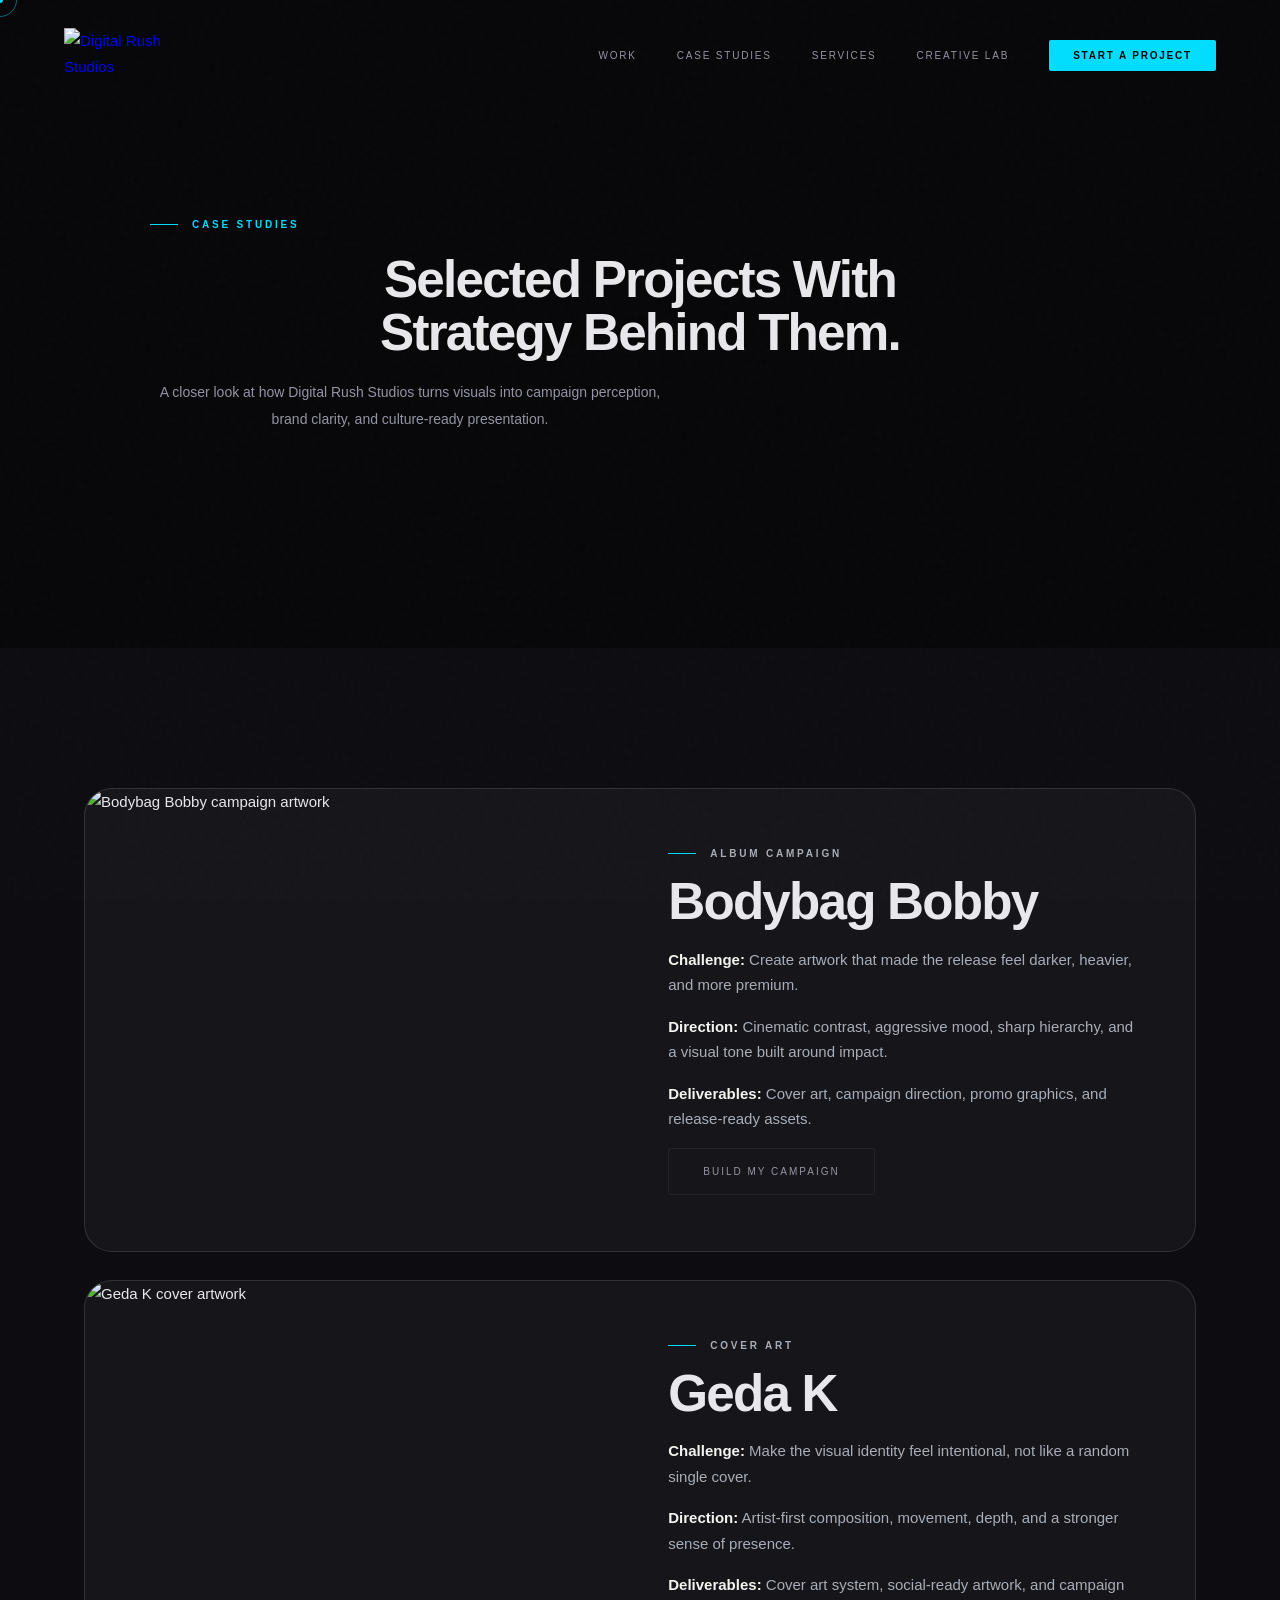
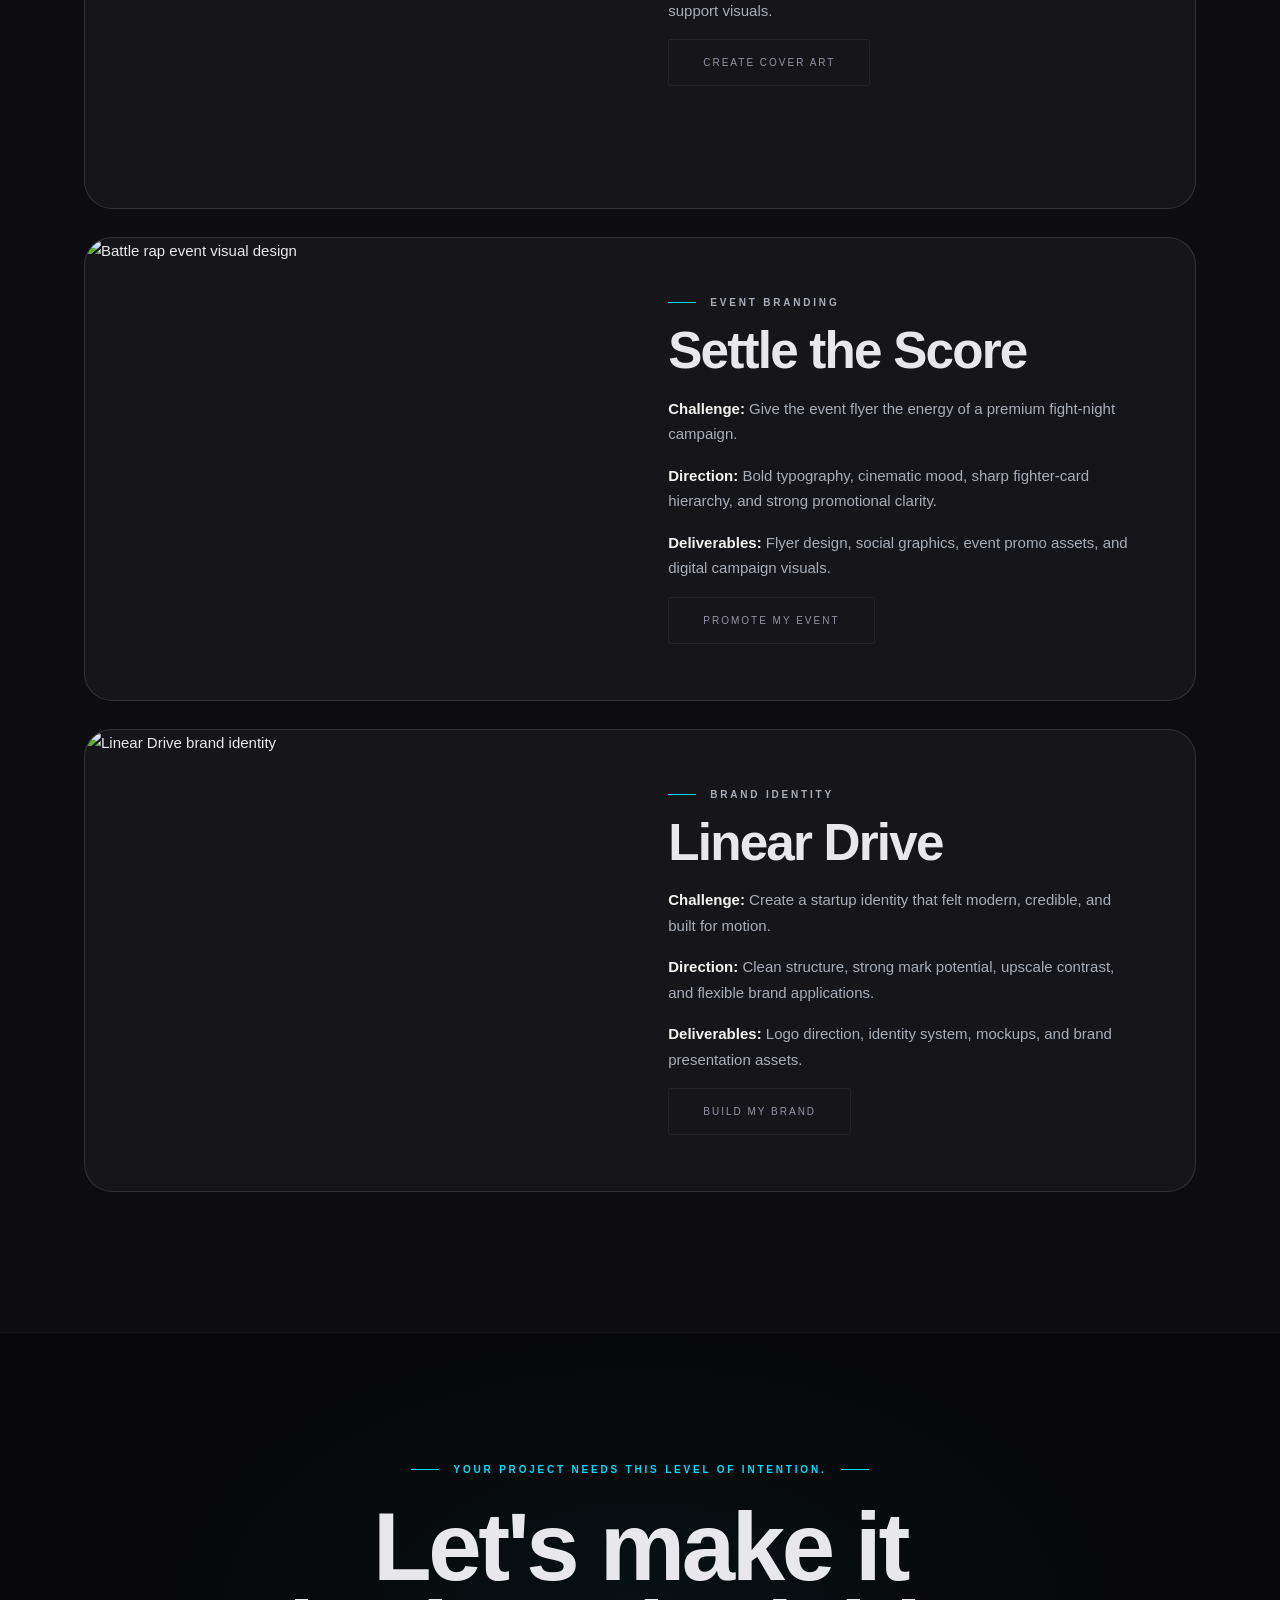
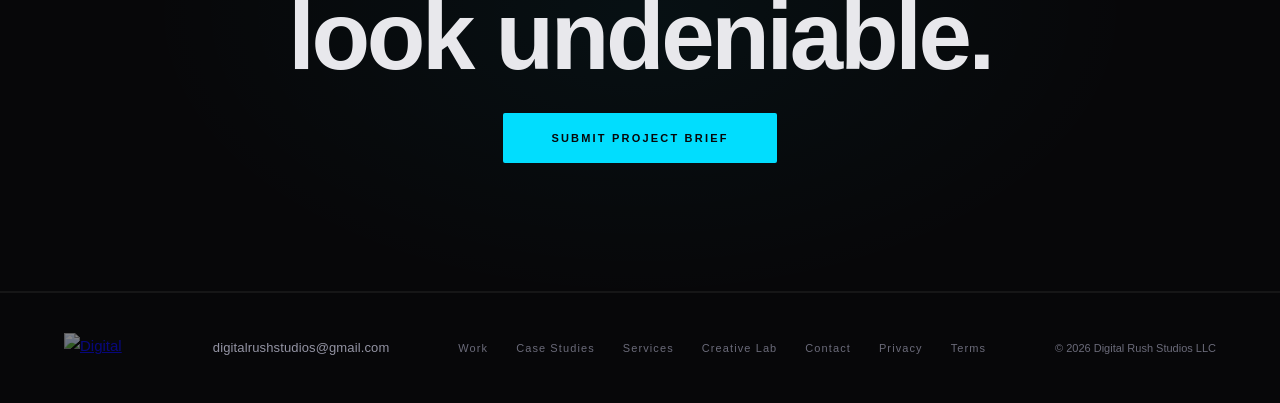
==== pages/case-studies.html @ b82e8f9c "Add files via upload" ====
<!DOCTYPE html>
<html lang="en">
<head>
<meta charset="UTF-8">
<meta name="viewport" content="width=device-width, initial-scale=1.0">
<link rel="icon" href="../favicon.svg" type="image/svg+xml">
<link rel="stylesheet" href="../styles/main.css">
<link rel="stylesheet" href="../styles/animations.css">
<link rel="stylesheet" href="../styles/responsive.css">

<title>Case Studies | Digital Rush Studios</title>
<meta name="description" content="Selected case studies from Digital Rush Studios covering campaign visuals, cover art, event branding, and brand identity.">
<meta property="og:title" content="Case Studies | Digital Rush Studios">
<meta property="og:description" content="Selected case studies from Digital Rush Studios covering campaign visuals, cover art, event branding, and brand identity.">
<meta property="og:type" content="website">
<meta property="og:url" content="https://digitalrushstudios.com/pages/case-studies.html">
<meta property="og:image" content="https://digitalrushstudios.com/og-image.png">
<meta name="twitter:card" content="summary_large_image">
<link rel="canonical" href="https://digitalrushstudios.com/pages/case-studies.html">
</head>
<body>
<nav id="mainNav">
  <a href="../index.html#hero" class="nav-logo">
    <img src="../assets/images/branding/drs-logo-primary.png" alt="Digital Rush Studios" class="nav-logo-img" width="120" height="52">
  </a>
  <ul class="nav-links" id="navLinks">
    <li><a href="../index.html#work">Work</a></li>
    <li><a href="case-studies.html">Case Studies</a></li>
    <li><a href="../index.html#services">Services</a></li>
    <li><a href="creative-lab.html">Creative Lab</a></li>
    <li><a href="../index.html#contact" class="nav-cta">Start a Project</a></li>
  </ul>
  <button class="hamburger" id="hamburger" onclick="toggleMenu()" aria-label="Open menu">
    <span></span><span></span><span></span>
  </button>
</nav>
<main>

<section class="page-hero section">
  <div class="section-header reveal">
    <p class="eyebrow">Case Studies</p>
    <h1 class="section-title">Selected Projects With Strategy Behind Them.</h1>
    <p class="section-desc">A closer look at how Digital Rush Studios turns visuals into campaign perception, brand clarity, and culture-ready presentation.</p>
  </div>
</section>

<section class="section section-alt">
  <div class="case-study-grid">
    <article class="case-card reveal">
      <img src="../assets/images/portfolio/bodybag-bobby-cover-art.png" alt="Bodybag Bobby campaign artwork" loading="lazy">
      <div class="case-body">
        <p class="eyebrow">Album Campaign</p>
        <h2>Bodybag Bobby</h2>
        <p><strong>Challenge:</strong> Create artwork that made the release feel darker, heavier, and more premium.</p>
        <p><strong>Direction:</strong> Cinematic contrast, aggressive mood, sharp hierarchy, and a visual tone built around impact.</p>
        <p><strong>Deliverables:</strong> Cover art, campaign direction, promo graphics, and release-ready assets.</p>
        <a href="../index.html#contact" class="btn-ghost">Build My Campaign</a>
      </div>
    </article>

    <article class="case-card reveal reveal-d1">
      <div style="aspect-ratio:1/1;overflow:hidden;"><img src="../assets/images/portfolio/geda-k-cover-art.png" alt="Geda K cover artwork" loading="lazy" style="width:100%;height:100%;object-fit:cover;"></div>
      <div class="case-body">
        <p class="eyebrow">Cover Art</p>
        <h2>Geda K</h2>
        <p><strong>Challenge:</strong> Make the visual identity feel intentional, not like a random single cover.</p>
        <p><strong>Direction:</strong> Artist-first composition, movement, depth, and a stronger sense of presence.</p>
        <p><strong>Deliverables:</strong> Cover art system, social-ready artwork, and campaign support visuals.</p>
        <a href="../index.html#contact" class="btn-ghost">Create Cover Art</a>
      </div>
    </article>

    <article class="case-card reveal">
      <img src="../assets/images/portfolio/sushimania-3-event-design.png" alt="Battle rap event visual design" loading="lazy">
      <div class="case-body">
        <p class="eyebrow">Event Branding</p>
        <h2>Settle the Score</h2>
        <p><strong>Challenge:</strong> Give the event flyer the energy of a premium fight-night campaign.</p>
        <p><strong>Direction:</strong> Bold typography, cinematic mood, sharp fighter-card hierarchy, and strong promotional clarity.</p>
        <p><strong>Deliverables:</strong> Flyer design, social graphics, event promo assets, and digital campaign visuals.</p>
        <a href="../index.html#contact" class="btn-ghost">Promote My Event</a>
      </div>
    </article>

    <article class="case-card reveal reveal-d1">
      <img src="../assets/images/portfolio/linear-drive-brand-identity.png" alt="Linear Drive brand identity" loading="lazy">
      <div class="case-body">
        <p class="eyebrow">Brand Identity</p>
        <h2>Linear Drive</h2>
        <p><strong>Challenge:</strong> Create a startup identity that felt modern, credible, and built for motion.</p>
        <p><strong>Direction:</strong> Clean structure, strong mark potential, upscale contrast, and flexible brand applications.</p>
        <p><strong>Deliverables:</strong> Logo direction, identity system, mockups, and brand presentation assets.</p>
        <a href="../index.html#contact" class="btn-ghost">Build My Brand</a>
      </div>
    </article>
  </div>
</section>

<section class="cta-banner">
  <p class="cta-banner-label reveal">Your project needs this level of intention.</p>
  <h2 class="cta-banner-title reveal">Let's make it look undeniable.</h2>
  <a href="../index.html#contact" class="btn-primary reveal">Submit Project Brief</a>
</section>

</main>
<footer>
  <a href="../index.html#hero" class="footer-logo-link">
    <img src="../assets/images/branding/drs-logo-primary.png" alt="Digital Rush Studios" class="footer-logo-img" width="80" height="30">
  </a>
  <a href="mailto:digitalrushstudios@gmail.com" class="f-email">digitalrushstudios@gmail.com</a>
  <div class="f-links">
    <a href="../index.html#work">Work</a>
    <a href="case-studies.html">Case Studies</a>
    <a href="../index.html#services">Services</a>
    <a href="creative-lab.html">Creative Lab</a>
    <a href="../index.html#contact">Contact</a>
    <a href="../privacy.html">Privacy</a>
    <a href="../terms.html">Terms</a>
  </div>
  <span class="f-copy">© 2026 Digital Rush Studios LLC</span>
</footer>
<script src="../scripts/main.js"></script>
<script src="../scripts/motion.js"></script>
<script src="../scripts/interactions.js"></script>
</body>
</html>
---- styles/main.css ----
/* ─────────────────────────────────────────────
   Digital Rush Studios — main.css
   Core component styles · Dark · Cinematic
   Load order: main.css → animations.css → responsive.css
───────────────────────────────────────────── */

/* ── LOCAL FONTS ── */
@font-face {
  font-family: 'ClashDisplay';
  src: url('../assets/fonts/ClashDisplay_Complete/Fonts/WEB/fonts/ClashDisplay-Bold.woff2') format('woff2'),
       url('../assets/fonts/ClashDisplay_Complete/Fonts/WEB/fonts/ClashDisplay-Bold.woff') format('woff');
  font-weight: 700; font-display: swap;
}
@font-face {
  font-family: 'ClashDisplay';
  src: url('../assets/fonts/ClashDisplay_Complete/Fonts/WEB/fonts/ClashDisplay-Semibold.woff2') format('woff2'),
       url('../assets/fonts/ClashDisplay_Complete/Fonts/WEB/fonts/ClashDisplay-Semibold.woff') format('woff');
  font-weight: 600; font-display: swap;
}
@font-face {
  font-family: 'ClashDisplay';
  src: url('../assets/fonts/ClashDisplay_Complete/Fonts/WEB/fonts/ClashDisplay-Medium.woff2') format('woff2'),
       url('../assets/fonts/ClashDisplay_Complete/Fonts/WEB/fonts/ClashDisplay-Medium.woff') format('woff');
  font-weight: 500; font-display: swap;
}
@font-face {
  font-family: 'Satoshi';
  src: url('../assets/fonts/Satoshi_Complete/Fonts/WEB/fonts/Satoshi-Regular.woff2') format('woff2'),
       url('../assets/fonts/Satoshi_Complete/Fonts/WEB/fonts/Satoshi-Regular.woff') format('woff');
  font-weight: 400; font-display: swap;
}
@font-face {
  font-family: 'Satoshi';
  src: url('../assets/fonts/Satoshi_Complete/Fonts/WEB/fonts/Satoshi-Light.woff2') format('woff2'),
       url('../assets/fonts/Satoshi_Complete/Fonts/WEB/fonts/Satoshi-Light.woff') format('woff');
  font-weight: 300; font-display: swap;
}
@font-face {
  font-family: 'Satoshi';
  src: url('../assets/fonts/Satoshi_Complete/Fonts/WEB/fonts/Satoshi-Medium.woff2') format('woff2'),
       url('../assets/fonts/Satoshi_Complete/Fonts/WEB/fonts/Satoshi-Medium.woff') format('woff');
  font-weight: 500; font-display: swap;
}
@font-face {
  font-family: 'Satoshi';
  src: url('../assets/fonts/Satoshi_Complete/Fonts/WEB/fonts/Satoshi-Bold.woff2') format('woff2'),
       url('../assets/fonts/Satoshi_Complete/Fonts/WEB/fonts/Satoshi-Bold.woff') format('woff');
  font-weight: 700; font-display: swap;
}

/* ── CUSTOM PROPERTIES ── */
:root {
  --cyan:        #01DDFE;
  --cyan-dim:    rgba(1, 221, 254, 0.08);
  --cyan-glow:   rgba(1, 221, 254, 0.22);
  --bg:          #070709;
  --bg-2:        #0d0d11;
  --bg-3:        #111116;
  --off-white:   #e8e8ec;
  --muted:       #6b6b7a;
  --muted-2:     #9494a4;
  --border:      rgba(255, 255, 255, 0.06);
  --border-cyan: rgba(1, 221, 254, 0.2);
  --font-display:'ClashDisplay', 'Helvetica Neue', sans-serif;
  --font-body:   'Satoshi', 'Helvetica Neue', sans-serif;
}

/* ── RESET ── */
*, *::before, *::after { box-sizing: border-box; margin: 0; padding: 0; }
html { scroll-behavior: smooth; }

body {
  background: var(--bg);
  color: var(--off-white);
  font-family: var(--font-body);
  font-size: 15px;
  line-height: 1.7;
  overflow-x: hidden;
}

/* Film grain overlay */
body::after {
  content: '';
  position: fixed; inset: 0;
  background-image: url("data:image/svg+xml,%3Csvg viewBox='0 0 200 200' xmlns='http://www.w3.org/2000/svg'%3E%3Cfilter id='n'%3E%3CfeTurbulence type='fractalNoise' baseFrequency='0.85' numOctaves='4' stitchTiles='stitch'/%3E%3C/filter%3E%3Crect width='100%25' height='100%25' filter='url(%23n)' opacity='0.04'/%3E%3C/svg%3E");
  pointer-events: none;
  z-index: 9000;
  opacity: 0.45;
}

/* Scrollbar */
::-webkit-scrollbar { width: 2px; }
::-webkit-scrollbar-track { background: var(--bg); }
::-webkit-scrollbar-thumb { background: var(--cyan); }

/* ─────────────────────────────────────────────
   CUSTOM CURSOR
   Only active on pointer devices (mouse/trackpad).
   Touch screens never see it — media query handles it.
───────────────────────────────────────────── */
@media (pointer: fine) {
  /* Hide the system cursor sitewide */
  *, *::before, *::after { cursor: none !important; }

  .cursor-dot {
    position: fixed;
    top: 0; left: 0;
    width: 6px; height: 6px;
    background: var(--cyan);
    border-radius: 50%;
    pointer-events: none;
    z-index: 99999;
    transform: translate(-50%, -50%);
    transition: transform 0.1s ease, opacity 0.25s ease;
    will-change: left, top;
  }

  .cursor-ring {
    position: fixed;
    top: 0; left: 0;
    width: 34px; height: 34px;
    border: 1px solid rgba(1,221,254,0.45);
    border-radius: 50%;
    pointer-events: none;
    z-index: 99998;
    transform: translate(-50%, -50%);
    transition: width 0.22s ease, height 0.22s ease,
                border-color 0.22s ease, opacity 0.25s ease;
    will-change: left, top;
  }

  /* Hover state — dot collapses, ring expands and brightens */
  body.cursor-hover .cursor-dot {
    transform: translate(-50%, -50%) scale(0);
    opacity: 0;
  }
  body.cursor-hover .cursor-ring {
    width: 52px; height: 52px;
    border-color: var(--cyan);
  }

  /* Clicking state — ring compresses */
  body.cursor-click .cursor-ring {
    width: 24px; height: 24px;
    border-color: var(--cyan);
  }

  /* Hide cursor when it leaves the window */
  body.cursor-out .cursor-dot,
  body.cursor-out .cursor-ring { opacity: 0; }
}

/* ─────────────────────────────────────────────
   NAVIGATION
───────────────────────────────────────────── */
nav {
  position: fixed; top: 0; left: 0; right: 0;
  z-index: 8000;
  display: flex;
  align-items: center;
  justify-content: space-between;
  padding: 28px 64px;
  transition: background 0.4s ease, padding 0.3s ease, border-color 0.4s ease;
  border-bottom: 1px solid transparent;
}

nav.scrolled {
  background: rgba(7, 7, 9, 0.93);
  backdrop-filter: blur(22px);
  -webkit-backdrop-filter: blur(22px);
  padding: 18px 64px;
  border-bottom-color: var(--border);
}

.nav-logo { display: block; text-decoration: none; }
.nav-logo-img {
  height: 52px; width: auto; display: block;
  mix-blend-mode: screen;
  transition: opacity 0.2s;
}
.nav-logo-img:hover { opacity: 0.75; }

.nav-links {
  display: flex; gap: 40px;
  list-style: none; align-items: center;
}
.nav-links a {
  font-family: var(--font-body);
  font-size: 10px; font-weight: 500;
  letter-spacing: 0.18em; text-transform: uppercase;
  color: var(--muted-2); text-decoration: none;
  transition: color 0.2s;
}
.nav-links a:hover { color: var(--off-white); }

/* Active section indicator — JS adds .active as you scroll */
.nav-links a.active {
  color: var(--off-white);
}
.nav-links a.active::after {
  content: '';
  display: block;
  width: 100%;
  height: 1px;
  background: var(--cyan);
  margin-top: 3px;
  opacity: 0.55;
  animation: fadeIn 0.3s ease forwards;
}

.nav-cta {
  color: var(--bg) !important;
  background: var(--cyan);
  padding: 10px 24px;
  border-radius: 2px;
  font-weight: 600 !important;
  transition: opacity 0.2s !important;
}
.nav-cta:hover { opacity: 0.85 !important; }

.hamburger {
  display: none;
  flex-direction: column; gap: 5px;
  background: none; border: none; cursor: pointer;
  padding: 4px; z-index: 8100;
}
.hamburger span {
  display: block; width: 22px; height: 1.5px;
  background: var(--off-white); transition: all 0.3s ease;
}
.hamburger.open span:nth-child(1) { transform: translateY(6.5px) rotate(45deg); }
.hamburger.open span:nth-child(2) { opacity: 0; }
.hamburger.open span:nth-child(3) { transform: translateY(-6.5px) rotate(-45deg); }

/* ─────────────────────────────────────────────
   HERO — Full Viewport, Gradient Background
───────────────────────────────────────────── */
#hero {
  position: relative;
  min-height: 100svh;
  display: flex;
  flex-direction: column;
  justify-content: flex-end;
  overflow: hidden;
  background:
    radial-gradient(ellipse 80% 55% at 50% -8%,  rgba(1,221,254,0.11) 0%, transparent 58%),
    radial-gradient(ellipse 50% 40% at 100% 100%, rgba(1,221,254,0.04) 0%, transparent 55%),
    radial-gradient(ellipse 30% 25% at 0%   100%, rgba(1,221,254,0.03) 0%, transparent 50%),
    var(--bg);
}

#hero::before {
  content: '';
  position: absolute; inset: 0; z-index: 0;
  background:
    linear-gradient(to bottom,
      rgba(7,7,9,0.20) 0%,
      transparent      20%,
      transparent      70%,
      rgba(7,7,9,0.70) 100%);
  pointer-events: none;
}

.hero-content {
  position: relative; z-index: 1;
  padding: 0 64px 96px;
  max-width: 1400px;
  width: 100%;
}

/* ─────────────────────────────────────────────
   STUDIO REEL — Video below hero, contained frame
───────────────────────────────────────────── */
.reel-section {
  background: var(--bg);
  padding: 0 64px 96px;
}
.reel-label {
  font-family: var(--font-body);
  font-size: 9px; font-weight: 700;
  letter-spacing: 0.28em; text-transform: uppercase;
  color: var(--muted);
  margin-bottom: 20px;
  display: flex; align-items: center; gap: 14px;
}
.reel-label::before {
  content: '';
  width: 28px; height: 1px;
  background: var(--border);
}
.reel-inner {
  position: relative;
  overflow: hidden;
  border: 1px solid var(--border);
  aspect-ratio: 16/9;
  background: var(--bg-2);
  transition: border-color 0.3s;
}
.reel-inner:hover { border-color: var(--border-cyan); }
.reel-inner video {
  width: 100%; height: 100%;
  object-fit: cover; object-position: center;
  display: block;
}
.reel-inner::after {
  content: '';
  position: absolute; inset: 0;
  background:
    linear-gradient(to bottom,
      rgba(7,7,9,0.25) 0%,
      transparent      10%,
      transparent      90%,
      rgba(7,7,9,0.25) 100%);
  pointer-events: none;
}

.hero-eyebrow {
  font-family: var(--font-body);
  font-size: 10px; font-weight: 500;
  letter-spacing: 0.34em; text-transform: uppercase;
  color: var(--cyan);
  margin-bottom: 30px;
  opacity: 0;
  animation: fadeUp 0.9s ease 0.4s forwards;
}

.hero-title {
  font-family: var(--font-display);
  font-size: clamp(54px, 9vw, 118px);
  font-weight: 700;
  line-height: 0.93;
  letter-spacing: 0.01em;
  color: var(--off-white);
  margin-bottom: 48px;
  text-wrap: balance;
  opacity: 0;
  animation: fadeUp 0.9s ease 0.6s forwards;
}
.hero-title .line { display: block; }
.hero-title .accent { color: var(--cyan); }
.hero-title .ghost  { color: rgba(232,232,236,0.28); }

.hero-bottom {
  display: flex;
  align-items: flex-end;
  justify-content: space-between;
  gap: 64px;
  opacity: 0;
  animation: fadeUp 0.9s ease 0.85s forwards;
}

.hero-sub {
  font-family: var(--font-body);
  font-size: 14px; font-weight: 300;
  color: var(--muted-2);
  max-width: 380px;
  line-height: 1.9;
}

.hero-actions {
  display: flex; gap: 14px;
  align-items: center; flex-shrink: 0;
}

.hero-scroll-hint {
  position: absolute;
  bottom: 40px; left: 50%;
  transform: translateX(-50%);
  z-index: 1;
  display: flex;
  flex-direction: column;
  align-items: center;
  gap: 10px;
  opacity: 0;
  animation: fadeIn 1s ease 1.6s forwards;
}
.hero-scroll-hint span {
  font-family: var(--font-body);
  font-size: 8px; letter-spacing: 0.3em;
  text-transform: uppercase; color: var(--muted);
  writing-mode: vertical-rl;
}
.scroll-line {
  width: 1px; height: 52px;
  background: linear-gradient(to bottom, var(--cyan), transparent);
  animation: scrollPulse 2.4s ease infinite;
}

/* ─────────────────────────────────────────────
   BUTTONS
───────────────────────────────────────────── */
.btn-primary {
  font-family: var(--font-body);
  font-size: 10px; font-weight: 700;
  letter-spacing: 0.2em; text-transform: uppercase;
  color: var(--bg); background: var(--cyan);
  padding: 14px 34px; border-radius: 2px;
  border: none; cursor: pointer;
  text-decoration: none; display: inline-block;
  transition: opacity 0.2s, transform 0.15s;
  white-space: nowrap;
}
.btn-primary:hover { opacity: 0.85; transform: translateY(-2px); }

.btn-ghost {
  font-family: var(--font-body);
  font-size: 10px; font-weight: 500;
  letter-spacing: 0.2em; text-transform: uppercase;
  color: var(--muted-2); background: none;
  border: 1px solid var(--border);
  padding: 14px 34px; border-radius: 2px;
  cursor: pointer; text-decoration: none;
  display: inline-block;
  transition: border-color 0.2s, color 0.2s;
  white-space: nowrap;
}
.btn-ghost:hover { border-color: var(--border-cyan); color: var(--off-white); }

/* Small variant — used in shop card rows */
.btn-sm { font-size: 9px; padding: 10px 20px; }

/* ─────────────────────────────────────────────
   MARQUEE TICKER
───────────────────────────────────────────── */
.marquee-section {
  border-top: 1px solid var(--border);
  border-bottom: 1px solid var(--border);
  background: var(--bg-2);
  padding: 18px 0;
  overflow: hidden;
}

.marquee-track {
  display: inline-flex;
  white-space: nowrap;
  animation: marqueeScroll 55s linear infinite;
  will-change: transform;
}
.marquee-track:hover { animation-play-state: paused; }

.marquee-item {
  display: inline-flex;
  align-items: center;
  gap: 24px;
  padding: 0 24px;
}
.marquee-item span {
  font-family: var(--font-body);
  font-size: 10px; font-weight: 500;
  letter-spacing: 0.24em; text-transform: uppercase;
  color: var(--muted-2);
}
.marquee-dot {
  display: inline-block;
  width: 5px; height: 5px;
  background: var(--cyan);
  border-radius: 50%;
  opacity: 0.6;
  flex-shrink: 0;
}

/* ─────────────────────────────────────────────
   SECTIONS
───────────────────────────────────────────── */
.section { padding: 140px 64px; }
.section-alt { background: var(--bg-2); }
.section-header { margin-bottom: 80px; }

.eyebrow {
  font-family: var(--font-body);
  font-size: 10px; font-weight: 600;
  letter-spacing: 0.28em; text-transform: uppercase;
  color: var(--cyan);
  margin-bottom: 20px;
  display: flex; align-items: center; gap: 14px;
}
.eyebrow::before {
  content: ''; width: 28px; height: 1px;
  background: var(--cyan); flex-shrink: 0;
}

.section-title {
  font-family: var(--font-display);
  font-size: clamp(30px, 4vw, 54px);
  font-weight: 700;
  line-height: 1.04;
  letter-spacing: -0.01em;
  color: var(--off-white);
  margin-bottom: 20px;
  text-wrap: balance;
}
.section-desc {
  font-family: var(--font-body);
  font-size: 14px; font-weight: 300;
  color: var(--muted-2);
  max-width: 520px; line-height: 1.9;
}

/* ─────────────────────────────────────────────
   PORTFOLIO GRID
───────────────────────────────────────────── */
.portfolio-grid {
  display: grid;
  grid-template-columns: repeat(12, 1fr);
  gap: 3px;
}

.p-item {
  position: relative; overflow: hidden;
  cursor: pointer; background: var(--bg-3);
}

.p-item--featured { grid-column: span 12; aspect-ratio: 16/9; }
.p-item:not(.p-item--featured):not(.p-item--closing) { grid-column: span 6; aspect-ratio: 1/1; }
.p-item--closing { grid-column: span 12; aspect-ratio: 5/2; }

.p-item img {
  width: 100%; height: 100%;
  object-fit: cover; display: block;
  transition: transform 0.65s cubic-bezier(0.25, 0.46, 0.45, 0.94);
}
.p-item--closing img { object-position: top; }
.p-item--contain img { object-fit: contain; object-position: center; }
.p-item:hover img { transform: scale(1.07); }

.p-overlay {
  position: absolute; inset: 0;
  background: linear-gradient(
    to top,
    rgba(7,7,9,0.92) 0%,
    rgba(7,7,9,0.35) 45%,
    transparent 75%
  );
  display: flex;
  flex-direction: column;
  justify-content: flex-end;
  padding: 32px;
  transition: background 0.4s ease;
}
.p-item:hover .p-overlay {
  background: linear-gradient(
    to top,
    rgba(7,7,9,0.97) 0%,
    rgba(7,7,9,0.6)  50%,
    rgba(7,7,9,0.2)  100%
  );
}

.p-cat {
  font-family: var(--font-body);
  font-size: 9px; font-weight: 600;
  letter-spacing: 0.22em; text-transform: uppercase;
  color: var(--cyan);
  margin-bottom: 8px;
  transform: translateY(5px);
  transition: transform 0.4s ease;
  opacity: 0;
}
.p-item:hover .p-cat { transform: translateY(0); opacity: 1; }

.p-name {
  font-family: var(--font-display);
  font-size: 17px; font-weight: 600;
  color: var(--off-white);
  letter-spacing: -0.01em;
}

.p-item--featured .p-name {
  font-size: clamp(20px, 2.5vw, 32px);
}

.p-tag {
  font-family: var(--font-body);
  font-size: 11px; font-weight: 300;
  color: rgba(232, 232, 236, 0.55);
  letter-spacing: 0.01em;
  line-height: 1.55;
  margin-top: 5px;
  max-width: 420px;
  opacity: 0;
  transform: translateY(4px);
  transition: opacity 0.35s ease 0.05s, transform 0.35s ease 0.05s;
}
.p-item:hover .p-tag { opacity: 1; transform: translateY(0); }

.p-view {
  display: inline-block;
  font-family: var(--font-body);
  font-size: 9px; font-weight: 600;
  letter-spacing: 0.26em; text-transform: uppercase;
  color: var(--cyan);
  margin-top: 14px;
  opacity: 0;
  transform: translateY(5px);
  transition: opacity 0.3s ease 0.1s, transform 0.3s ease 0.1s;
}
.p-item:hover .p-view { opacity: 1; transform: translateY(0); }

.portfolio-footer {
  margin-top: 48px;
  display: flex;
  align-items: center;
  justify-content: space-between;
  gap: 40px;
  padding: 44px 52px;
  background: var(--bg-3);
  border: 1px solid var(--border);
  position: relative; overflow: hidden;
  transition: border-color 0.3s;
}
.portfolio-footer:hover { border-color: var(--border-cyan); }
.portfolio-footer::before {
  content: '';
  position: absolute; top: 0; left: 0; right: 0;
  height: 1px;
  background: linear-gradient(to right, transparent, var(--cyan), transparent);
}

.portfolio-footer-text h3 {
  font-family: var(--font-display);
  font-size: clamp(18px, 2.5vw, 26px);
  font-weight: 600; color: var(--off-white);
  letter-spacing: -0.015em; margin-bottom: 8px;
}
.portfolio-footer-text p {
  font-family: var(--font-body);
  font-size: 13px; font-weight: 300; color: var(--muted-2);
}
.portfolio-footer-tags {
  display: flex; flex-wrap: wrap; gap: 8px;
  margin-top: 24px;
}

/* ─────────────────────────────────────────────
   STATS BAR
───────────────────────────────────────────── */
.stats-bar {
  display: grid;
  grid-template-columns: repeat(4, 1fr);
  background: var(--bg-2);
  border-top: 1px solid var(--border);
  border-bottom: 1px solid var(--border);
}

.stat-item {
  display: flex;
  flex-direction: column;
  align-items: center;
  justify-content: center;
  gap: 10px;
  padding: 56px 32px;
  text-align: center;
  border-right: 1px solid var(--border);
  transition: background 0.3s;
}
.stat-item:last-child { border-right: none; }
.stat-item:hover { background: var(--bg-3); }

.stat-num {
  font-family: var(--font-display);
  font-size: clamp(40px, 5vw, 68px);
  font-weight: 700;
  color: var(--off-white);
  letter-spacing: -0.02em;
  line-height: 1;
  font-variant-numeric: tabular-nums;
}
.stat-num .stat-accent { color: var(--cyan); }

.stat-label {
  font-family: var(--font-body);
  font-size: 9px; font-weight: 500;
  letter-spacing: 0.26em; text-transform: uppercase;
  color: var(--muted);
}

/* ─────────────────────────────────────────────
   SERVICES
───────────────────────────────────────────── */
.services-grid {
  display: grid;
  grid-template-columns: repeat(3, 1fr);
  gap: 2px;
}

.service-card {
  background: var(--bg);
  border: 1px solid var(--border);
  padding: 44px 36px;
  position: relative; overflow: hidden;
  transition: border-color 0.3s;
  cursor: default;
}
.service-card::after {
  content: '';
  position: absolute; top: 0; left: 0; right: 0;
  height: 2px; background: var(--cyan);
  transform: scaleX(0); transform-origin: left;
  transition: transform 0.35s ease;
}
.service-card:hover { border-color: var(--border-cyan); }
.service-card:hover::after { transform: scaleX(1); }

.svc-num {
  font-family: var(--font-display);
  font-size: 10px; font-weight: 600;
  letter-spacing: 0.24em;
  color: var(--cyan); opacity: 0.5;
  margin-bottom: 22px;
}
.svc-title {
  font-family: var(--font-display);
  font-size: 18px; font-weight: 600;
  color: var(--off-white);
  margin-bottom: 14px; letter-spacing: -0.01em;
}
.svc-desc {
  font-family: var(--font-body);
  font-size: 13px; font-weight: 300;
  color: var(--muted-2);
  line-height: 1.85; margin-bottom: 28px;
}

.tags { display: flex; flex-wrap: wrap; gap: 8px; }
.tag {
  font-family: var(--font-body);
  font-size: 9px; font-weight: 600;
  letter-spacing: 0.14em; text-transform: uppercase;
  color: var(--cyan);
  background: var(--cyan-dim);
  border: 1px solid var(--border-cyan);
  padding: 5px 12px; border-radius: 2px;
}

/* ─────────────────────────────────────────────
   PROCESS
───────────────────────────────────────────── */
.process-grid {
  display: grid;
  grid-template-columns: repeat(4, 1fr);
  position: relative;
}

.process-grid::before {
  content: '';
  position: absolute;
  top: 30px;
  left: 12.5%; right: 12.5%;
  height: 1px;
  background: linear-gradient(to right, transparent, var(--border-cyan), var(--border-cyan), transparent);
  z-index: 0;
}

.process-step {
  position: relative; z-index: 1;
  padding: 0 40px 0 0;
  text-align: left;
}
.process-step:last-child { padding-right: 0; }

.step-dot {
  width: 10px; height: 10px;
  background: var(--cyan);
  border-radius: 50%;
  margin-bottom: 28px;
  box-shadow: 0 0 10px var(--cyan-glow);
  position: relative; z-index: 2;
}

.step-num {
  font-family: var(--font-display);
  font-size: 11px; font-weight: 600;
  letter-spacing: 0.24em;
  color: var(--cyan); opacity: 0.5;
  margin-bottom: 14px;
}

.step-title {
  font-family: var(--font-display);
  font-size: 17px; font-weight: 600;
  color: var(--off-white);
  margin-bottom: 12px; letter-spacing: -0.01em;
}
.step-desc {
  font-family: var(--font-body);
  font-size: 13px; font-weight: 300;
  color: var(--muted-2); line-height: 1.85;
}

/* ─────────────────────────────────────────────
   CTA BANNER
───────────────────────────────────────────── */
.cta-banner {
  position: relative; overflow: hidden;
  padding: 128px 64px;
  text-align: center;
  border-top: 1px solid var(--border);
  border-bottom: 1px solid var(--border);
  background: var(--bg);
}
.cta-banner::before {
  content: '';
  position: absolute; inset: 0;
  background: radial-gradient(ellipse 60% 80% at 50% 50%, rgba(1,221,254,0.045) 0%, transparent 65%);
  pointer-events: none;
}

.cta-banner-label {
  font-family: var(--font-body);
  font-size: 10px; font-weight: 600;
  letter-spacing: 0.28em; text-transform: uppercase;
  color: var(--cyan);
  margin-bottom: 24px;
  position: relative; z-index: 1;
  display: flex; align-items: center; justify-content: center; gap: 14px;
}
.cta-banner-label::before {
  content: ''; width: 28px; height: 1px; background: var(--cyan);
}
.cta-banner-label::after {
  content: ''; width: 28px; height: 1px; background: var(--cyan);
}

.cta-banner-title {
  font-family: var(--font-display);
  font-size: clamp(44px, 7.5vw, 104px);
  font-weight: 700;
  color: var(--off-white);
  letter-spacing: 0.005em;
  line-height: 0.93;
  margin-bottom: 32px;
  text-wrap: balance;
  position: relative; z-index: 1;
}
.cta-banner-title .accent { color: var(--cyan); }

.cta-banner-sub {
  font-family: var(--font-body);
  font-size: 15px; font-weight: 300;
  color: var(--muted-2);
  max-width: 480px;
  margin: 0 auto 48px;
  line-height: 1.9;
  position: relative; z-index: 1;
}
.cta-banner .btn-primary {
  position: relative; z-index: 1;
  font-size: 11px; padding: 16px 48px;
}

/* ─────────────────────────────────────────────
   TESTIMONIAL
───────────────────────────────────────────── */
.testimonial-section {
  background: var(--bg-2);
  border-top: 1px solid var(--border);
  border-bottom: 1px solid var(--border);
  padding: 112px 64px;
  text-align: center;
  position: relative;
  overflow: hidden;
}
.testimonial-section::before {
  content: '';
  position: absolute; inset: 0;
  background: radial-gradient(ellipse 60% 70% at 50% 50%, rgba(1,221,254,0.04) 0%, transparent 65%);
  pointer-events: none;
}
.testimonial-inner {
  max-width: 800px;
  margin: 0 auto;
  position: relative; z-index: 1;
}
.testimonial-mark {
  font-family: var(--font-display);
  font-size: 140px;
  font-weight: 700;
  line-height: 0.55;
  color: var(--cyan);
  opacity: 0.10;
  display: block;
  margin-bottom: 20px;
  user-select: none;
  pointer-events: none;
}
.testimonial-quote {
  font-family: var(--font-display);
  font-size: clamp(20px, 3.2vw, 34px);
  font-weight: 600;
  color: var(--off-white);
  line-height: 1.35;
  letter-spacing: -0.01em;
  margin-bottom: 40px;
  font-style: normal;
}
.testimonial-divider {
  width: 32px; height: 1px;
  background: var(--border-cyan);
  margin: 0 auto 28px;
}
.testimonial-cite {
  display: flex;
  flex-direction: column;
  align-items: center;
  gap: 5px;
}
.cite-name {
  font-family: var(--font-body);
  font-size: 11px; font-weight: 600;
  letter-spacing: 0.22em; text-transform: uppercase;
  color: var(--cyan);
}
.cite-role {
  font-family: var(--font-body);
  font-size: 11px; font-weight: 300;
  color: var(--muted);
  letter-spacing: 0.12em;
  text-transform: uppercase;
}

/* ─────────────────────────────────────────────
   ABOUT
───────────────────────────────────────────── */
.about-strip {
  display: grid;
  grid-template-columns: 1fr 1fr;
  gap: 96px; align-items: center;
}

.about-body p {
  font-family: var(--font-body);
  font-size: 15px; font-weight: 300;
  color: var(--muted-2); line-height: 1.95;
  margin-bottom: 20px;
}
.about-body p strong { color: var(--off-white); font-weight: 500; }

.about-pillars { display: flex; flex-direction: column; gap: 2px; }
.pillar {
  display: flex; gap: 22px; align-items: flex-start;
  background: var(--bg-3);
  border: 1px solid var(--border);
  padding: 24px 28px;
  transition: border-color 0.3s;
}
.pillar:hover { border-color: var(--border-cyan); }

.p-num {
  font-family: var(--font-display);
  font-size: 10px; font-weight: 600;
  color: var(--cyan); opacity: 0.6;
  min-width: 24px; padding-top: 2px;
}
.p-text h4 {
  font-family: var(--font-display);
  font-size: 13px; font-weight: 600;
  color: var(--off-white); margin-bottom: 6px;
}
.p-text p {
  font-family: var(--font-body);
  font-size: 12px; font-weight: 300;
  color: var(--muted-2); line-height: 1.75;
}

/* ─────────────────────────────────────────────
   SHOP
───────────────────────────────────────────── */
.shop-grid { display: grid; grid-template-columns: 1fr 1fr; gap: 2px; }

.shop-card {
  background: var(--bg-3);
  border: 1px solid var(--border);
  overflow: hidden;
  transition: border-color 0.3s;
}
.shop-card:hover { border-color: rgba(1,221,254,0.12); }

.shop-thumb {
  aspect-ratio: 16/9;
  background: var(--bg-3);
  position: relative;
  overflow: hidden;
  display: flex;
  align-items: flex-end;
  justify-content: flex-start;
  padding: 24px;
  border-bottom: 1px solid var(--border);
}
.shop-thumb img {
  width: 100%; height: 100%;
  object-fit: cover; object-position: center;
  display: block;
  transition: transform 0.55s cubic-bezier(0.25, 0.46, 0.45, 0.94);
}
.shop-card:hover .shop-thumb img { transform: scale(1.04); }

.shop-thumb::before {
  content: attr(data-label);
  position: absolute;
  right: -14px; bottom: -18px;
  font-family: var(--font-display);
  font-size: 84px; font-weight: 700;
  color: transparent;
  -webkit-text-stroke: 1px rgba(1,221,254,0.09);
  letter-spacing: -0.04em;
  line-height: 1;
  user-select: none;
  pointer-events: none;
}
.shop-thumb::after {
  content: '';
  position: absolute;
  top: 0; left: 0; right: 0;
  height: 2px;
  background: linear-gradient(to right, var(--cyan) 0%, transparent 60%);
}

.shop-thumb-overlay {
  position: absolute;
  inset: 0;
  background: linear-gradient(to top, rgba(7,7,9,0.80) 0%, rgba(7,7,9,0.10) 55%, transparent 100%);
  display: flex;
  flex-direction: column;
  justify-content: flex-end;
  padding: 20px 24px;
  gap: 4px;
}

.shop-thumb-badge {
  font-family: var(--font-body);
  font-size: 9px; font-weight: 700;
  letter-spacing: 0.22em; text-transform: uppercase;
  color: var(--bg); background: var(--cyan);
  padding: 5px 12px; border-radius: 2px;
  display: inline-block;
  align-self: flex-start;
}
.shop-thumb-count {
  font-family: var(--font-body);
  font-size: 10px; font-weight: 400;
  letter-spacing: 0.14em; text-transform: uppercase;
  color: rgba(232,232,236,0.55);
}

.shop-body { padding: 28px 32px 34px; }
.shop-cat {
  font-family: var(--font-body);
  font-size: 9px; font-weight: 600;
  letter-spacing: 0.22em; text-transform: uppercase;
  color: var(--cyan); margin-bottom: 12px;
}
.shop-name {
  font-family: var(--font-display);
  font-size: 17px; font-weight: 600;
  color: var(--off-white); letter-spacing: -0.01em;
  line-height: 1.2; margin-bottom: 12px;
}
.shop-desc {
  font-family: var(--font-body);
  font-size: 13px; font-weight: 300;
  color: var(--muted-2); line-height: 1.8; margin-bottom: 28px;
}
.shop-row {
  display: flex; align-items: center;
  justify-content: space-between; gap: 16px;
}
.shop-price {
  font-family: var(--font-display);
  font-size: 18px; font-weight: 600;
  color: var(--muted-2);
}

/* ─────────────────────────────────────────────
   CONTACT / INTAKE FORM
───────────────────────────────────────────── */
.contact-wrap {
  display: grid;
  grid-template-columns: 1fr 1.65fr;
  gap: 96px; align-items: start;
}

.contact-aside { display: flex; flex-direction: column; gap: 40px; }
.c-item h4 {
  font-family: var(--font-body);
  font-size: 9px; font-weight: 700;
  letter-spacing: 0.26em; text-transform: uppercase;
  color: var(--cyan); margin-bottom: 10px;
}
.c-item p, .c-item a {
  font-family: var(--font-body);
  font-size: 14px; font-weight: 300;
  color: var(--muted-2); text-decoration: none;
  line-height: 1.75; transition: color 0.2s;
}
.c-item a:hover { color: var(--cyan); }

.form { display: flex; flex-direction: column; gap: 18px; }
.form-row { display: grid; grid-template-columns: 1fr 1fr; gap: 14px; }
.fg { display: flex; flex-direction: column; gap: 8px; }

.fg label {
  font-family: var(--font-body);
  font-size: 9px; font-weight: 700;
  letter-spacing: 0.22em; text-transform: uppercase;
  color: var(--muted-2);
}

.fg input,
.fg select,
.fg textarea {
  background: var(--bg-3);
  border: 1px solid var(--border);
  color: var(--off-white);
  font-family: var(--font-body);
  font-size: 14px; font-weight: 300;
  padding: 13px 16px;
  border-radius: 2px; outline: none;
  transition: border-color 0.2s, background 0.2s;
  appearance: none; -webkit-appearance: none; width: 100%;
}

.fg select {
  background-image: url("data:image/svg+xml,%3Csvg xmlns='http://www.w3.org/2000/svg' width='10' height='6'%3E%3Cpath d='M1 1l4 4 4-4' stroke='%2301DDFE' stroke-width='1.5' fill='none'/%3E%3C/svg%3E");
  background-repeat: no-repeat;
  background-position: right 16px center;
  background-color: var(--bg-3);
  padding-right: 42px; cursor: pointer;
}
.fg select option { background: var(--bg-2); color: var(--off-white); }

.fg input:focus,
.fg select:focus,
.fg textarea:focus {
  border-color: var(--cyan);
  background: rgba(1,221,254,0.03);
}

.fg input.field-error,
.fg select.field-error,
.fg textarea.field-error {
  border-color: rgba(255, 80, 80, 0.6);
  background: rgba(255, 80, 80, 0.04);
}
.field-error-msg {
  font-family: var(--font-body);
  font-size: 10px; font-weight: 500;
  color: rgba(255, 100, 100, 0.85);
  letter-spacing: 0.06em;
  margin-top: -4px;
  display: none;
}
.fg.has-error .field-error-msg { display: block; }
.fg.has-error label { color: rgba(255, 100, 100, 0.75); }

.fg input::placeholder,
.fg textarea::placeholder { color: var(--muted); font-size: 13px; }
.fg textarea { resize: vertical; min-height: 116px; }

.form-footer {
  display: flex; align-items: center;
  justify-content: space-between; gap: 24px;
  padding-top: 6px;
}
.form-note {
  font-family: var(--font-body);
  font-size: 11px; color: var(--muted); font-weight: 300; line-height: 1.6;
}

.success-msg {
  display: none;
  background: var(--cyan-dim);
  border: 1px solid var(--border-cyan);
  padding: 24px 28px; border-radius: 2px;
  margin-top: 16px;
}
.success-msg p {
  font-family: var(--font-body);
  font-size: 14px; color: var(--cyan); font-weight: 400;
}

/* ─────────────────────────────────────────────
   LIGHTBOX
───────────────────────────────────────────── */
.lightbox {
  position: fixed; inset: 0;
  z-index: 9500;
  background: rgba(7,7,9,0.96);
  backdrop-filter: blur(20px);
  -webkit-backdrop-filter: blur(20px);
  display: flex;
  align-items: center;
  justify-content: center;
  opacity: 0;
  visibility: hidden;
  transition: opacity 0.3s ease, visibility 0.3s ease;
}
.lightbox.open {
  opacity: 1;
  visibility: visible;
}

.lb-stage {
  max-width: 88vw;
  max-height: 80vh;
  display: flex;
  align-items: center;
  justify-content: center;
  position: relative;
}
.lb-stage img {
  max-width: 88vw;
  max-height: 80vh;
  width: auto;
  height: auto;
  object-fit: contain;
  display: block;
  box-shadow: 0 32px 96px rgba(0,0,0,0.7), 0 0 0 1px var(--border);
  transform: scale(0.95);
  opacity: 0;
  transition: transform 0.35s cubic-bezier(0.25, 0.46, 0.45, 0.94),
              opacity    0.25s ease;
}
.lightbox.open .lb-stage img {
  transform: scale(1);
  opacity: 1;
}

.lb-stage img.swapping {
  transform: scale(0.97);
  opacity: 0;
}

.lb-close {
  position: absolute;
  top: 24px; right: 28px;
  width: 40px; height: 40px;
  background: rgba(13,13,17,0.7);
  border: 1px solid var(--border);
  color: var(--muted-2);
  display: flex; align-items: center; justify-content: center;
  border-radius: 2px;
  transition: color 0.2s, border-color 0.2s, background 0.2s;
  z-index: 1;
}
.lb-close:hover {
  color: var(--off-white);
  border-color: var(--border-cyan);
  background: rgba(13,13,17,0.95);
}

.lb-arrow {
  position: absolute;
  top: 50%; transform: translateY(-50%);
  width: 44px; height: 44px;
  background: rgba(13,13,17,0.70);
  border: 1px solid var(--border);
  color: var(--muted-2);
  display: flex; align-items: center; justify-content: center;
  border-radius: 2px;
  transition: color 0.2s, border-color 0.2s, background 0.2s, transform 0.2s;
  z-index: 1;
}
.lb-arrow:hover {
  color: var(--cyan);
  border-color: var(--border-cyan);
  background: rgba(13,13,17,0.95);
}
.lb-prev { left: 20px; }
.lb-next { right: 20px; }
.lb-prev:hover { transform: translateY(-50%) translateX(-2px); }
.lb-next:hover { transform: translateY(-50%) translateX(2px); }

.lb-caption {
  position: absolute;
  bottom: 24px; left: 50%;
  transform: translateX(-50%);
  text-align: center;
  display: flex;
  flex-direction: column;
  align-items: center;
  gap: 5px;
  white-space: nowrap;
}
.lb-cat {
  font-family: var(--font-body);
  font-size: 9px; font-weight: 600;
  letter-spacing: 0.26em; text-transform: uppercase;
  color: var(--cyan);
}
.lb-name {
  font-family: var(--font-display);
  font-size: clamp(16px, 2vw, 22px);
  font-weight: 600;
  color: var(--off-white);
  letter-spacing: -0.01em;
}
.lb-count {
  font-family: var(--font-body);
  font-size: 9px; font-weight: 400;
  letter-spacing: 0.2em;
  color: var(--muted);
  text-transform: uppercase;
}

/* ─────────────────────────────────────────────
   FOOTER
───────────────────────────────────────────── */
footer {
  border-top: 1px solid var(--border);
  padding: 40px 64px;
  display: flex; align-items: center;
  justify-content: space-between; gap: 24px;
}

.footer-logo-link { display: block; }
.footer-logo-img {
  height: 30px; width: auto; display: block;
  opacity: 0.5;
  mix-blend-mode: screen;
  transition: opacity 0.2s;
}
.footer-logo-link:hover .footer-logo-img { opacity: 0.9; }

.f-copy {
  font-family: var(--font-body);
  font-size: 11px; color: var(--muted); font-weight: 300;
}

.f-email {
  font-family: var(--font-body);
  font-size: 13px; font-weight: 400;
  color: var(--muted-2);
  text-decoration: none;
  letter-spacing: 0.01em;
  transition: color 0.2s;
}
.f-email:hover { color: var(--cyan); }

.f-links { display: flex; gap: 28px; }
.f-links a {
  font-family: var(--font-body);
  font-size: 11px; color: var(--muted);
  text-decoration: none; letter-spacing: 0.1em;
  transition: color 0.2s;
}
.f-links a:hover { color: var(--cyan); }

/* ─────────────────────────────────────────────
   SCROLL REVEAL UTILITY
───────────────────────────────────────────── */
.reveal {
  opacity: 0;
  transform: translateY(30px);
  transition: opacity 0.75s ease, transform 0.75s ease;
}
.reveal.visible { opacity: 1; transform: translateY(0); }
.reveal-d1 { transition-delay: 0.08s; }
.reveal-d2 { transition-delay: 0.16s; }
.reveal-d3 { transition-delay: 0.24s; }
.reveal-d4 { transition-delay: 0.32s; }
.reveal-d5 { transition-delay: 0.4s; }

/* ─────────────────────────────────────────────
   CLIENTS STRIP
───────────────────────────────────────────── */
.clients-strip {
  margin-top: 60px;
  padding-top: 40px;
  border-top: 1px solid var(--border);
}
.clients-label {
  font-family: var(--font-body);
  font-size: 9px; font-weight: 600;
  letter-spacing: 0.28em; text-transform: uppercase;
  color: var(--muted);
  margin-bottom: 22px;
}
.clients-list {
  display: flex;
  flex-wrap: wrap;
  gap: 10px 0;
  align-items: center;
}
.clients-list span {
  font-family: var(--font-display);
  font-size: 13px; font-weight: 600;
  color: var(--muted-2);
  letter-spacing: 0.01em;
  transition: color 0.2s;
  padding-right: 28px;
  position: relative;
}
.clients-list span::after {
  content: '·';
  position: absolute;
  right: 10px;
  color: var(--border-cyan);
}
.clients-list span:last-child::after { display: none; }
.clients-list span:hover { color: var(--off-white); }

/* ─────────────────────────────────────────────
   PRICING NOTE
───────────────────────────────────────────── */
.pricing-note {
  margin-bottom: 52px;
  padding-bottom: 52px;
  border-bottom: 1px solid var(--border);
}
.pricing-note-label {
  font-family: var(--font-body);
  font-size: 9px; font-weight: 600;
  letter-spacing: 0.26em; text-transform: uppercase;
  color: var(--muted); margin-bottom: 10px;
}
.pricing-note-text {
  font-family: var(--font-display);
  font-size: 22px; font-weight: 700;
  color: var(--off-white); letter-spacing: -0.015em;
}
.pricing-note-text .accent { color: var(--cyan); }
.pricing-note-sub {
  font-family: var(--font-body);
  font-size: 12px; font-weight: 300;
  color: var(--muted-2); margin-top: 8px; line-height: 1.65;
}

/* ─────────────────────────────────────────────
   NEXT STEPS (contact / thank-you section)
───────────────────────────────────────────── */
.next-steps {
  margin-top: 28px;
  padding: 26px 30px;
  background: var(--bg-3);
  border: 1px solid var(--border);
  border-left: 2px solid var(--cyan);
}
.next-steps-label {
  font-family: var(--font-body);
  font-size: 9px; font-weight: 700;
  letter-spacing: 0.24em; text-transform: uppercase;
  color: var(--cyan); margin-bottom: 10px;
}
.next-steps p {
  font-family: var(--font-body);
  font-size: 13px; font-weight: 300;
  color: var(--muted-2); line-height: 1.85;
}

/* ─────────────────────────────────────────────
   PROCESS INFOGRAPHIC (icon card layout)
───────────────────────────────────────────── */
.process-infographic {
  display: grid;
  grid-template-columns: repeat(4, 1fr);
  gap: 2px;
}

.process-card {
  background: var(--bg-2);
  border: 1px solid var(--border);
  padding: 48px 28px 44px;
  text-align: center;
  position: relative;
  overflow: hidden;
  transition: border-color 0.3s;
}
.process-card:hover { border-color: var(--border-cyan); }

.process-card::before {
  content: attr(data-step);
  position: absolute;
  right: -8px; bottom: -22px;
  font-family: var(--font-display);
  font-size: 110px; font-weight: 700;
  color: transparent;
  -webkit-text-stroke: 1px rgba(1,221,254,0.06);
  letter-spacing: -0.05em;
  line-height: 1;
  pointer-events: none; user-select: none;
}

.process-icon {
  width: 64px; height: 64px;
  border: 1px solid var(--border-cyan);
  background: var(--cyan-dim);
  display: flex; align-items: center; justify-content: center;
  margin: 0 auto 28px;
  position: relative; z-index: 1;
  color: var(--cyan);
  transition: background 0.3s, box-shadow 0.3s;
}
.process-card:hover .process-icon {
  background: rgba(1,221,254,0.10);
  box-shadow: 0 0 14px var(--cyan-glow);
}

.process-card-step {
  font-family: var(--font-display);
  font-size: 10px; font-weight: 600;
  letter-spacing: 0.28em; text-transform: uppercase;
  color: var(--cyan); opacity: 0.55;
  margin-bottom: 10px;
}
.process-card-title {
  font-family: var(--font-display);
  font-size: 16px; font-weight: 600;
  color: var(--off-white); letter-spacing: -0.005em;
  margin-bottom: 12px;
}
.process-card-desc {
  font-family: var(--font-body);
  font-size: 12px; font-weight: 300;
  color: var(--muted-2); line-height: 1.82;
  position: relative; z-index: 1;
}

/* ─────────────────────────────────────────────
   SERVICE CARD — 7TH CARD (FEATURED FULL-WIDTH)
───────────────────────────────────────────── */
.service-card--featured {
  grid-column: 1 / -1;
  display: grid;
  grid-template-columns: 52px 1fr auto auto;
  grid-template-rows: auto auto;
  column-gap: 44px;
  row-gap: 0;
  align-items: center;
  border-color: rgba(1, 221, 254, 0.18);
}
.service-card--featured::after {
  transform: scaleX(1);
  background: linear-gradient(to right, var(--cyan) 0%, rgba(1,221,254,0.25) 55%, transparent 100%);
}
.service-card--featured .svc-num {
  grid-column: 1; grid-row: 1 / 3;
  margin-bottom: 0;
  align-self: center;
}
.service-card--featured .svc-title {
  grid-column: 2; grid-row: 1;
  margin-bottom: 10px;
}
.service-card--featured .svc-desc {
  grid-column: 2; grid-row: 2;
  margin-bottom: 0;
  max-width: 500px;
}
.service-card--featured .tags {
  grid-column: 3; grid-row: 1 / 3;
  align-self: center;
  flex-direction: column;
  align-items: flex-start;
  gap: 6px;
}
.service-card--featured .svc-link {
  grid-column: 4; grid-row: 1 / 3;
  align-self: center;
}

.svc-link {
  font-family: var(--font-body);
  font-size: 10px; font-weight: 600;
  letter-spacing: 0.14em; text-transform: uppercase;
  color: var(--cyan);
  text-decoration: none;
  white-space: nowrap;
  display: inline-flex; align-items: center; gap: 8px;
  flex-shrink: 0;
  transition: color 0.2s, gap 0.2s;
}
.svc-link::after {
  content: '→';
  display: inline-block;
  transition: transform 0.2s ease;
}
.svc-link:hover { color: var(--off-white); gap: 12px; }
.svc-link:hover::after { transform: translateX(3px); }

/* ─────────────────────────────────────────────
   AI MUSIC VIDEOS & ARTIST CAMPAIGNS SECTION
───────────────────────────────────────────── */
.ai-packages-grid {
  display: grid;
  grid-template-columns: 1fr 1fr;
  gap: 2px;
  margin-bottom: 80px;
}

.ai-package-card {
  background: var(--bg);
  border: 1px solid var(--border);
  padding: 44px 40px 40px;
  position: relative;
  overflow: hidden;
  transition: border-color 0.3s;
  display: flex;
  flex-direction: column;
}
.ai-package-card:hover { border-color: var(--border-cyan); }

.ai-package-card::after {
  content: '';
  position: absolute; top: 0; left: 0; right: 0;
  height: 2px; background: var(--cyan);
  transform: scaleX(0); transform-origin: left;
  transition: transform 0.35s ease;
}
.ai-package-card:hover::after { transform: scaleX(1); }

.ai-package-card::before {
  content: attr(data-num);
  position: absolute;
  right: -10px; bottom: -24px;
  font-family: var(--font-display);
  font-size: 120px; font-weight: 700;
  color: transparent;
  -webkit-text-stroke: 1px rgba(1,221,254,0.05);
  letter-spacing: -0.05em;
  line-height: 1;
  pointer-events: none; user-select: none;
}

.ai-package-num {
  font-family: var(--font-display);
  font-size: 10px; font-weight: 600;
  letter-spacing: 0.24em; text-transform: uppercase;
  color: var(--cyan); opacity: 0.5;
  margin-bottom: 18px;
}

.ai-package-name {
  font-family: var(--font-display);
  font-size: clamp(18px, 2vw, 24px);
  font-weight: 700;
  color: var(--off-white);
  letter-spacing: -0.015em;
  margin-bottom: 6px;
}

.ai-package-tier {
  font-family: var(--font-body);
  font-size: 9px; font-weight: 600;
  letter-spacing: 0.22em; text-transform: uppercase;
  color: var(--cyan);
  opacity: 0.65;
  margin-bottom: 20px;
}

.ai-package-desc {
  font-family: var(--font-body);
  font-size: 14px; font-weight: 300;
  color: var(--muted-2);
  line-height: 1.85;
  margin-bottom: 26px;
}

.ai-package-includes {
  list-style: none;
  display: flex;
  flex-direction: column;
  gap: 11px;
  margin-bottom: 36px;
  flex: 1;
}

.ai-package-includes li {
  font-family: var(--font-body);
  font-size: 13px; font-weight: 400;
  color: var(--muted-2);
  line-height: 1.5;
  padding-left: 18px;
  position: relative;
}
.ai-package-includes li::before {
  content: '';
  position: absolute;
  left: 0; top: 6px;
  width: 5px; height: 5px;
  border: 1px solid rgba(1,221,254,0.45);
  border-radius: 1px;
}

.ai-how-section { margin-bottom: 72px; }

.ai-how-label {
  font-family: var(--font-body);
  font-size: 10px; font-weight: 600;
  letter-spacing: 0.28em; text-transform: uppercase;
  color: var(--cyan);
  margin-bottom: 36px;
  display: flex; align-items: center; gap: 14px;
}
.ai-how-label::before {
  content: ''; width: 28px; height: 1px;
  background: var(--cyan); flex-shrink: 0;
}

.ai-steps {
  display: grid;
  grid-template-columns: repeat(4, 1fr);
  gap: 2px;
  position: relative;
}

.ai-steps::before {
  content: '';
  position: absolute;
  top: 40px;
  left: 12.5%; right: 12.5%;
  height: 1px;
  background: linear-gradient(to right, transparent, var(--border-cyan), var(--border-cyan), transparent);
  z-index: 0;
}

.ai-step {
  position: relative; z-index: 1;
  background: var(--bg-3);
  border: 1px solid var(--border);
  padding: 32px 24px;
  text-align: center;
  transition: border-color 0.3s;
}
.ai-step:hover { border-color: var(--border-cyan); }

.ai-step-num {
  display: block;
  font-family: var(--font-display);
  font-size: 10px; font-weight: 600;
  letter-spacing: 0.28em; text-transform: uppercase;
  color: var(--cyan); opacity: 0.5;
  margin-bottom: 14px;
}

.ai-step-dot {
  width: 8px; height: 8px;
  background: var(--cyan);
  border-radius: 50%;
  margin: 0 auto 18px;
  position: relative; z-index: 2;
  box-shadow: 0 0 8px var(--cyan-glow);
}

.ai-step-title {
  font-family: var(--font-display);
  font-size: 14px; font-weight: 600;
  color: var(--off-white);
  letter-spacing: -0.005em;
  line-height: 1.3;
}

.ai-cta {
  background: var(--bg-3);
  border: 1px solid var(--border);
  border-top: 2px solid var(--cyan);
  padding: 64px 64px;
  text-align: center;
  position: relative;
  overflow: hidden;
}
.ai-cta::before {
  content: '';
  position: absolute; inset: 0;
  background: radial-gradient(ellipse 60% 100% at 50% 0%, rgba(1,221,254,0.05) 0%, transparent 65%);
  pointer-events: none;
}

.ai-cta-headline {
  font-family: var(--font-display);
  font-size: clamp(22px, 3vw, 40px);
  font-weight: 700;
  color: var(--off-white);
  letter-spacing: -0.01em;
  line-height: 1.1;
  margin-bottom: 16px;
  position: relative; z-index: 1;
}

.ai-cta-sub {
  font-family: var(--font-body);
  font-size: 14px; font-weight: 300;
  color: var(--muted-2);
  max-width: 500px;
  margin: 0 auto 44px;
  line-height: 1.9;
  position: relative; z-index: 1;
}

.ai-cta-actions {
  display: flex;
  gap: 14px;
  align-items: center;
  justify-content: center;
  flex-wrap: wrap;
  position: relative; z-index: 1;
}

/* ─────────────────────────────────────────────
   PROBLEM WE SOLVE SECTION
───────────────────────────────────────────── */
.problem-grid {
  display: grid;
  grid-template-columns: repeat(3, 1fr);
  gap: 2px;
  margin-bottom: 64px;
}
.problem-card {
  background: var(--bg-2);
  border: 1px solid var(--border);
  padding: 48px 40px;
  position: relative;
  transition: border-color 0.25s;
}
.problem-card:hover {
  border-color: rgba(1,221,254,0.18);
}
.problem-num {
  font-family: var(--font-display);
  font-size: 11px; font-weight: 700;
  letter-spacing: 0.2em;
  color: var(--cyan);
  opacity: 0.6;
  margin-bottom: 24px;
  text-transform: uppercase;
}
.problem-card-title {
  font-family: var(--font-display);
  font-size: clamp(18px, 1.6vw, 22px);
  font-weight: 600;
  color: var(--off-white);
  margin-bottom: 16px;
  line-height: 1.25;
  text-wrap: balance;
}
.problem-card-copy {
  font-family: var(--font-body);
  font-size: 14px; font-weight: 300;
  color: var(--muted-2);
  line-height: 1.85;
}
.problem-cta {
  text-align: center;
}

/* ─────────────────────────────────────────────
   SERVICE CARD — PRIMARY (top 3 services)
───────────────────────────────────────────── */
.service-card--primary {
  border-color: rgba(1,221,254,0.14);
  position: relative;
}
.service-card--primary::before {
  content: '';
  position: absolute;
  top: 0; left: 0; right: 0;
  height: 2px;
  background: linear-gradient(to right, var(--cyan), rgba(1,221,254,0.2));
}
.service-card--primary .svc-num {
  color: var(--cyan);
  opacity: 0.8;
}

/* ─────────────────────────────────────────────
   ABOUT SIMPLE (no pillars)
───────────────────────────────────────────── */
.about-simple {
  max-width: 720px;
}
.about-simple p {
  font-family: var(--font-body);
  font-size: 15px; font-weight: 300;
  color: var(--muted-2); line-height: 1.95;
  margin-bottom: 20px;
}
.about-simple p:last-child { margin-bottom: 0; }
.about-simple p strong { color: var(--off-white); font-weight: 500; }

.about-cta-link {
  display: inline-block;
  margin-top: 32px;
  font-family: var(--font-body);
  font-size: 13px; font-weight: 400;
  color: var(--cyan);
  text-decoration: none;
  letter-spacing: 0.02em;
  transition: opacity 0.2s;
}
.about-cta-link:hover { opacity: 0.75; }

/* ─────────────────────────────────────────────
   HERO TERTIARY LINE
───────────────────────────────────────────── */
.hero-tertiary {
  font-family: var(--font-body);
  font-size: 11px; font-weight: 400;
  color: var(--muted);
  letter-spacing: 0.06em;
  text-transform: uppercase;
  margin-top: 20px;
  line-height: 1.6;
}

/* ─────────────────────────────────────────────
   REEL CAPTION
───────────────────────────────────────────── */
.reel-caption {
  font-family: var(--font-body);
  font-size: 12px; font-weight: 300;
  color: var(--muted);
  text-align: center;
  letter-spacing: 0.04em;
  margin-top: 28px;
  max-width: 560px;
  margin-left: auto;
  margin-right: auto;
  line-height: 1.8;
}

/* ─────────────────────────────────────────────
   WORK POSITIONING LINE
───────────────────────────────────────────── */
.work-positioning {
  font-family: var(--font-body);
  font-size: 13px; font-weight: 300;
  color: var(--muted);
  max-width: 600px;
  line-height: 1.85;
  margin-top: 16px;
  letter-spacing: 0.01em;
}

/* ─────────────────────────────────────────────
   SECTION SUPPORT LINE
───────────────────────────────────────────── */
.section-support {
  font-family: var(--font-body);
  font-size: 13px; font-weight: 300;
  color: var(--muted);
  max-width: 580px;
  line-height: 1.85;
  margin-top: 14px;
}

/* ─────────────────────────────────────────────
   WHY DRS — asymmetric 2-col editorial layout
───────────────────────────────────────────── */
.why-layout {
  display: grid;
  grid-template-columns: 1fr 1.45fr;
  gap: 80px;
  align-items: start;
}

.why-statement {
  position: sticky;
  top: 120px;
}

.why-headline {
  font-family: var(--font-display);
  font-size: clamp(32px, 3.8vw, 54px);
  font-weight: 700;
  color: var(--off-white);
  letter-spacing: -0.02em;
  line-height: 1.05;
  margin: 20px 0 24px;
  text-wrap: balance;
}

.why-sub {
  font-family: var(--font-body);
  font-size: 14px; font-weight: 300;
  color: var(--muted-2);
  line-height: 1.85;
  max-width: 380px;
}

.why-cta-link {
  display: inline-block;
  margin-top: 32px;
  font-family: var(--font-body);
  font-size: 13px;
  color: var(--cyan);
  text-decoration: none;
  letter-spacing: 0.02em;
  transition: opacity 0.2s;
}
.why-cta-link:hover { opacity: 0.7; }

.why-list {
  display: flex;
  flex-direction: column;
}

.why-item {
  display: grid;
  grid-template-columns: 52px 1fr;
  gap: 24px;
  padding: 32px 0;
  border-top: 1px solid var(--border);
  align-items: start;
}
.why-item:last-child { border-bottom: 1px solid var(--border); }

.why-item-num {
  font-family: var(--font-display);
  font-size: 11px; font-weight: 600;
  color: var(--cyan);
  letter-spacing: 0.18em;
  text-transform: uppercase;
  padding-top: 3px;
}

.why-item-title {
  font-family: var(--font-display);
  font-size: 17px; font-weight: 600;
  color: var(--off-white);
  letter-spacing: -0.01em;
  margin-bottom: 10px;
}

.why-item-desc {
  font-family: var(--font-body);
  font-size: 13px; font-weight: 300;
  color: var(--muted-2);
  line-height: 1.85;
}

/* ─────────────────────────────────────────────
   FREEBIE / FREE CREATIVE LAB GRID
───────────────────────────────────────────── */
.freebies-grid {
  display: grid;
  grid-template-columns: repeat(3, 1fr);
  gap: 2px;
  margin-bottom: 72px;
}

.freebie-card {
  background: var(--bg-3);
  border: 1px solid var(--border);
  display: flex;
  flex-direction: column;
  transition: border-color 0.25s, transform 0.2s;
}
.freebie-card:hover {
  border-color: var(--border-cyan);
  transform: translateY(-3px);
}

.freebie-thumb {
  position: relative;
  aspect-ratio: 4/3;
  overflow: hidden;
  background: var(--bg-2);
}
.freebie-thumb img {
  width: 100%; height: 100%;
  object-fit: cover;
  display: block;
  transition: transform 0.4s ease;
}
.freebie-card:hover .freebie-thumb img { transform: scale(1.04); }

.freebie-badge {
  position: absolute;
  top: 14px; left: 14px;
  font-family: var(--font-body);
  font-size: 9px; font-weight: 700;
  letter-spacing: 0.16em; text-transform: uppercase;
  color: var(--bg);
  background: var(--cyan);
  padding: 5px 10px;
  border-radius: 2px;
}

.freebie-body {
  padding: 28px 28px 32px;
  display: flex;
  flex-direction: column;
  flex: 1;
  gap: 10px;
}

.freebie-type {
  font-family: var(--font-body);
  font-size: 10px; font-weight: 500;
  letter-spacing: 0.14em; text-transform: uppercase;
  color: var(--cyan);
}

.freebie-body h3 {
  font-family: var(--font-display);
  font-size: 15px; font-weight: 600;
  color: var(--off-white);
  letter-spacing: -0.01em;
  line-height: 1.25;
  margin: 0;
}

.freebie-body p {
  font-family: var(--font-body);
  font-size: 13px; font-weight: 300;
  color: var(--muted-2);
  line-height: 1.8;
  margin: 0;
  flex: 1;
}

.freebie-body .btn-primary,
.freebie-body .btn-ghost { margin-top: 8px; align-self: flex-start; }

/* ─────────────────────────────────────────────
   LAB EMAIL CAPTURE
───────────────────────────────────────────── */
.lab-email-capture {
  display: flex;
  align-items: center;
  gap: 64px;
  padding: 52px 56px;
  background: var(--bg-3);
  border: 1px solid var(--border);
}

.lab-capture-copy { flex: 1; min-width: 0; }

.lab-capture-headline {
  font-family: var(--font-display);
  font-size: clamp(18px, 2vw, 26px);
  font-weight: 700;
  color: var(--off-white);
  letter-spacing: -0.01em;
  margin-bottom: 10px;
}

.lab-capture-sub {
  font-family: var(--font-body);
  font-size: 13px; font-weight: 300;
  color: var(--muted-2);
  line-height: 1.8;
  margin: 0;
}

.lab-form { flex: 1; min-width: 0; }

.lab-form-row {
  display: flex;
  gap: 10px;
  flex-wrap: wrap;
}

.lab-form-row input {
  flex: 1;
  min-width: 140px;
  background: var(--bg-2);
  border: 1px solid var(--border);
  color: var(--off-white);
  font-family: var(--font-body);
  font-size: 12px; font-weight: 300;
  padding: 13px 16px;
  border-radius: 2px;
  outline: none;
  transition: border-color 0.2s;
}
.lab-form-row input::placeholder { color: var(--muted); }
.lab-form-row input:focus { border-color: var(--border-cyan); }

.lab-form-note {
  font-family: var(--font-body);
  font-size: 10px; font-weight: 300;
  color: var(--muted);
  letter-spacing: 0.03em;
  margin-top: 12px;
}

/* ─────────────────────────────────────────────
   CULTURE CREDIBILITY STRIP
───────────────────────────────────────────── */
.culture-strip {
  margin-top: 96px;
  padding-top: 56px;
  border-top: 1px solid var(--border);
}

.culture-strip-header {
  display: grid;
  grid-template-columns: 1fr 1.6fr;
  gap: 40px;
  align-items: start;
  margin-bottom: 40px;
}

.culture-strip-sub {
  font-family: var(--font-body);
  font-size: 14px; font-weight: 300;
  color: var(--muted-2);
  line-height: 1.85;
  max-width: 520px;
}

.culture-photos {
  display: grid;
  grid-template-columns: repeat(4, 1fr);
  gap: 3px;
}

.culture-photo { position: relative; }

.culture-photo-placeholder {
  aspect-ratio: 4/3;
  background: var(--bg-3);
  border: 1px dashed rgba(255,255,255,0.07);
  display: flex;
  align-items: flex-end;
  padding: 14px 16px;
}

.culture-photo-placeholder span {
  font-family: var(--font-body);
  font-size: 9px; font-weight: 500;
  letter-spacing: 0.22em; text-transform: uppercase;
  color: var(--muted);
}

/* ─────────────────────────────────────────────
   PAGE-SPECIFIC LAYOUTS
   Styles for creative-lab, case-studies,
   thank-you, privacy, terms, and 404 pages.
───────────────────────────────────────────── */

.page-hero {
  min-height: 72vh;
  display: flex;
  align-items: center;
}

.page-hero .section-header {
  max-width: 980px;
  margin: 0 auto;
  text-align: center;
}

.page-hero .hero-actions {
  justify-content: center;
  margin-top: 28px;
}

.case-study-grid {
  width: min(1180px, calc(100% - 40px));
  margin: 0 auto;
  display: grid;
  gap: 28px;
}

.case-card {
  display: grid;
  grid-template-columns: .95fr 1.05fr;
  gap: 0;
  border: 1px solid rgba(255,255,255,.12);
  border-radius: 28px;
  overflow: hidden;
  background: rgba(255,255,255,.04);
}

.case-card img {
  width: 100%;
  height: 100%;
  min-height: 420px;
  object-fit: cover;
}

.case-body {
  padding: clamp(28px, 5vw, 56px);
}

.case-body h2 {
  font-size: clamp(2rem, 4vw, 4rem);
  line-height: .95;
  letter-spacing: -.06em;
  margin-bottom: 20px;
}

.case-body p {
  color: #a8adb7;
  margin-bottom: 16px;
}

.case-body strong {
  color: #f4f4f1;
}

.legal-wrap {
  width: min(860px, calc(100% - 40px));
  margin: 0 auto;
  border: 1px solid rgba(255,255,255,.12);
  border-radius: 28px;
  background: rgba(255,255,255,.04);
  padding: clamp(28px, 5vw, 56px);
}

.legal-wrap h2 {
  margin-top: 28px;
  margin-bottom: 10px;
  font-size: clamp(1.35rem, 2vw, 2rem);
  letter-spacing: -.04em;
}

.legal-wrap h2:first-child {
  margin-top: 0;
}

.legal-wrap p {
  color: #a8adb7;
  margin-bottom: 16px;
}

.legal-wrap a {
  color: #21E8FA;
}

.legal-note {
  color: #6d7480 !important;
  margin-top: 34px;
}

.thank-you-page .next-steps {
  max-width: 680px;
  margin: 32px auto;
  border: 1px solid rgba(255,255,255,.12);
  border-radius: 24px;
  padding: 24px;
  background: rgba(255,255,255,.04);
  text-align: left;
}
---- styles/animations.css ----
/* ─────────────────────────────────────────────
   Digital Rush Studios — animations.css
   All @keyframe definitions for the site.
   Imported by main.css via HTML <link>.
───────────────────────────────────────────── */

@keyframes fadeUp {
  from { opacity: 0; transform: translateY(26px); }
  to   { opacity: 1; transform: translateY(0); }
}

@keyframes fadeIn {
  from { opacity: 0; }
  to   { opacity: 1; }
}

@keyframes scrollPulse {
  0%, 100% { opacity: 0.3; transform: scaleY(1); }
  50%       { opacity: 1;   transform: scaleY(1.2); }
}

@keyframes marqueeScroll {
  from { transform: translateX(0); }
  to   { transform: translateX(-50%); }
}
---- styles/responsive.css ----
/* ─────────────────────────────────────────────
   Digital Rush Studios — responsive.css
   All @media breakpoints and responsive overrides.
   Loaded after main.css in HTML.
───────────────────────────────────────────── */

/* ── Lightbox mobile ── */
@media (max-width: 640px) {
  .lb-stage img { max-width: 94vw; max-height: 70vh; }
  .lb-prev { left: 8px; }
  .lb-next { right: 8px; }
  .lb-close { top: 14px; right: 14px; }
}

/* ── Tablet wide ── */
@media (max-width: 1100px) {
  /* Why DRS — collapse sticky layout a bit */
  .why-layout { gap: 48px; }
  /* Freebies — 2 columns */
  .freebies-grid { grid-template-columns: 1fr 1fr; }
  /* Lab email capture — stack */
  .lab-email-capture { flex-direction: column; gap: 40px; padding: 48px 40px; }
  /* Legacy process grid (unused) */
  .process-grid { grid-template-columns: 1fr 1fr; gap: 48px 40px; }
  .process-grid::before { display: none; }
  .process-step { padding: 0; }
  /* New icon cards */
  .process-infographic { grid-template-columns: 1fr 1fr; }
  /* Featured service card — revert to normal vertical layout */
  .service-card--featured {
    grid-template-columns: 1fr;
    grid-template-rows: auto;
  }
  .service-card--featured .svc-num   { grid-column: 1; grid-row: auto; margin-bottom: 22px; }
  .service-card--featured .svc-title { grid-column: 1; grid-row: auto; margin-bottom: 14px; }
  .service-card--featured .svc-desc  { grid-column: 1; grid-row: auto; margin-bottom: 28px; }
  .service-card--featured .tags      { grid-column: 1; grid-row: auto; flex-direction: row; }
  .service-card--featured .svc-link  { grid-column: 1; grid-row: auto; margin-top: 16px; }
}

/* ── Tablet / mobile nav ── */
@media (max-width: 960px) {
  nav { padding: 20px 24px; }
  nav.scrolled { padding: 16px 24px; }
  .nav-links { display: none; }
  .hamburger { display: flex; }

  .nav-links.open {
    display: flex; flex-direction: column;
    position: fixed; inset: 0;
    background: rgba(7,7,9,0.97);
    backdrop-filter: blur(20px);
    -webkit-backdrop-filter: blur(20px);
    z-index: 8050;
    align-items: center; justify-content: center;
    gap: 40px;
  }
  .nav-links.open a { font-size: 14px; }

  .section { padding: 100px 24px; }
  .section-header { margin-bottom: 56px; }
  .culture-photos { grid-template-columns: 1fr 1fr; }
  .hero-content { padding: 0 24px 80px; }
  .hero-bottom { flex-direction: column; align-items: flex-start; gap: 32px; }
  .hero-scroll-hint { bottom: 32px; }
  .reel-section { padding: 0 24px 64px; }

  /* Portfolio: 2-column grid on tablet */
  .portfolio-grid { grid-template-columns: 1fr 1fr; }
  /* Featured and closing stay full-width; standard items go 1-col each */
  .p-item--featured,
  .p-item--closing  { grid-column: span 2; }
  .p-item:not(.p-item--featured):not(.p-item--closing) { grid-column: span 1; aspect-ratio: 1/1; }
  /* Culture strip — stack on tablet */
  .culture-strip-header { grid-template-columns: 1fr; gap: 20px; }
  .culture-photos { grid-template-columns: 1fr 1fr; }

  .portfolio-footer { flex-direction: column; align-items: flex-start; gap: 24px; padding: 32px; }

  .problem-grid         { grid-template-columns: 1fr; gap: 2px; }
  .services-grid        { grid-template-columns: 1fr; }
  .process-grid         { grid-template-columns: 1fr; gap: 40px; }
  .process-infographic  { grid-template-columns: 1fr; }
  .shop-grid            { grid-template-columns: 1fr; }
  .about-strip   { grid-template-columns: 1fr; gap: 56px; }
  .contact-wrap  { grid-template-columns: 1fr; gap: 56px; }
  .form-row      { grid-template-columns: 1fr; }

  /* AI section — stack to single column */
  .ai-packages-grid { grid-template-columns: 1fr; }
  .ai-steps         { grid-template-columns: 1fr 1fr; }
  .ai-steps::before { display: none; }
  .ai-cta           { padding: 48px 24px; }

  /* Why DRS — stack to single column on mobile */
  .why-layout { grid-template-columns: 1fr; gap: 40px; }
  .why-statement { position: static; }
  /* Freebies — single column on mobile */
  .freebies-grid { grid-template-columns: 1fr; }
  /* Lab capture */
  .lab-email-capture { padding: 40px 24px; }
  .lab-form-row { flex-direction: column; }
  .lab-form-row input { min-width: 100%; }

  .cta-banner { padding: 80px 24px; }
  .testimonial-section { padding: 80px 24px; }
  .stats-bar { grid-template-columns: 1fr 1fr; }
  .stat-item { border-right: none; border-bottom: 1px solid var(--border); padding: 40px 24px; }
  .stat-item:nth-child(odd)  { border-right: 1px solid var(--border); }
  .stat-item:last-child,
  .stat-item:nth-last-child(2):nth-child(odd) { border-bottom: none; }

  footer { flex-direction: column; gap: 20px; text-align: center; padding: 32px 24px; }
  .f-email { font-size: 12px; }
  .f-links { justify-content: center; flex-wrap: wrap; }
}

/* ── Small mobile ── */
@media (max-width: 480px) {
  .hero-title { font-size: clamp(42px, 12vw, 60px); }
  .stats-bar { grid-template-columns: 1fr 1fr; }
  .hero-actions { flex-direction: column; width: 100%; }
  .hero-actions .btn-primary,
  .hero-actions .btn-ghost { width: 100%; text-align: center; }
  .freebie-body .btn-primary,
  .freebie-body .btn-ghost { width: 100%; text-align: center; }
  .cta-banner-title { font-size: clamp(38px, 12vw, 58px); }
  /* AI section */
  .ai-steps { grid-template-columns: 1fr; }
  .ai-cta-actions { flex-direction: column; width: 100%; }
  .ai-cta-actions .btn-primary,
  .ai-cta-actions .btn-ghost { width: 100%; text-align: center; }
}

/* ── Letter spacing tightening ── */
.hero-title,
.section-title,
.cta-banner-title,
.lab-capture-headline,
.case-body h2 {
  letter-spacing: -0.035em;
}

@media (max-width: 600px) {
  .hero-title,
  .section-title,
  .cta-banner-title {
    letter-spacing: -0.025em;
  }
}

/* ── Case study card mobile ── */
@media (max-width: 860px) {
  .case-card {
    grid-template-columns: 1fr;
  }

  .case-card img {
    min-height: 320px;
  }
}
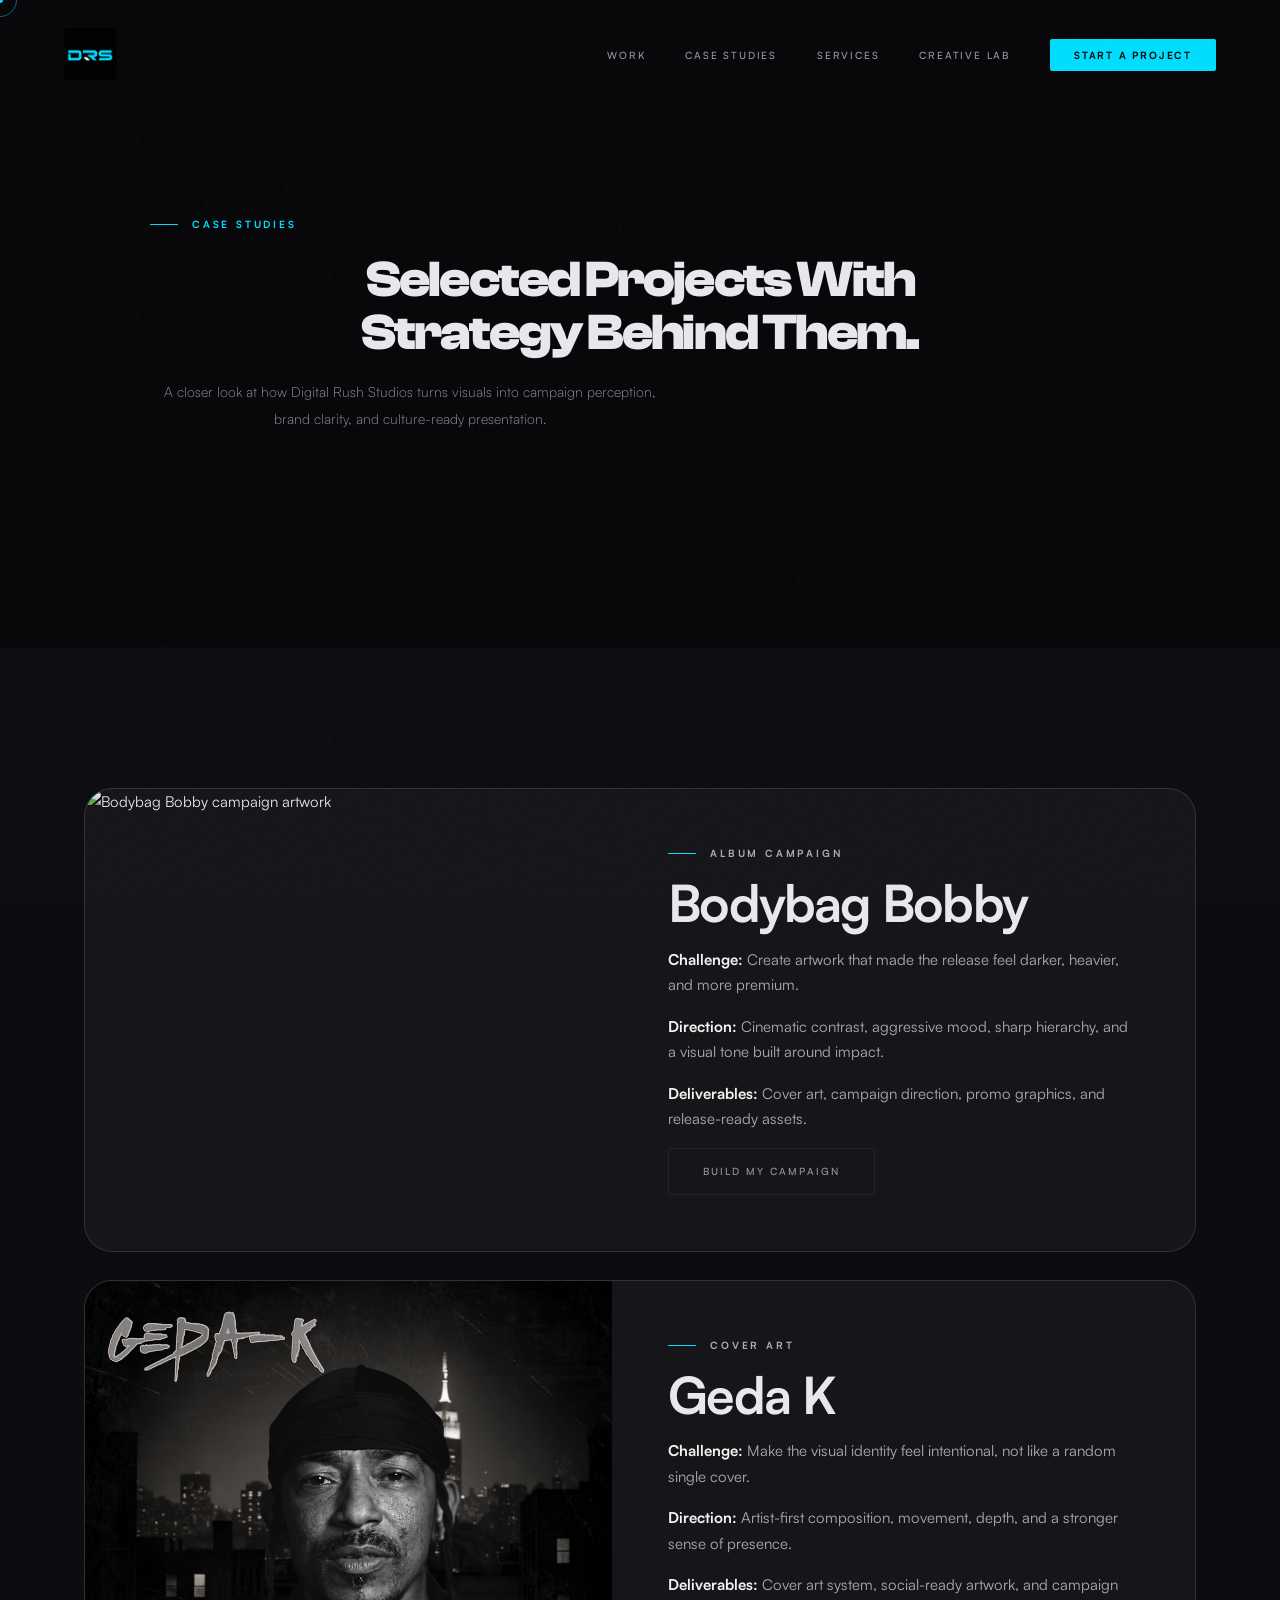
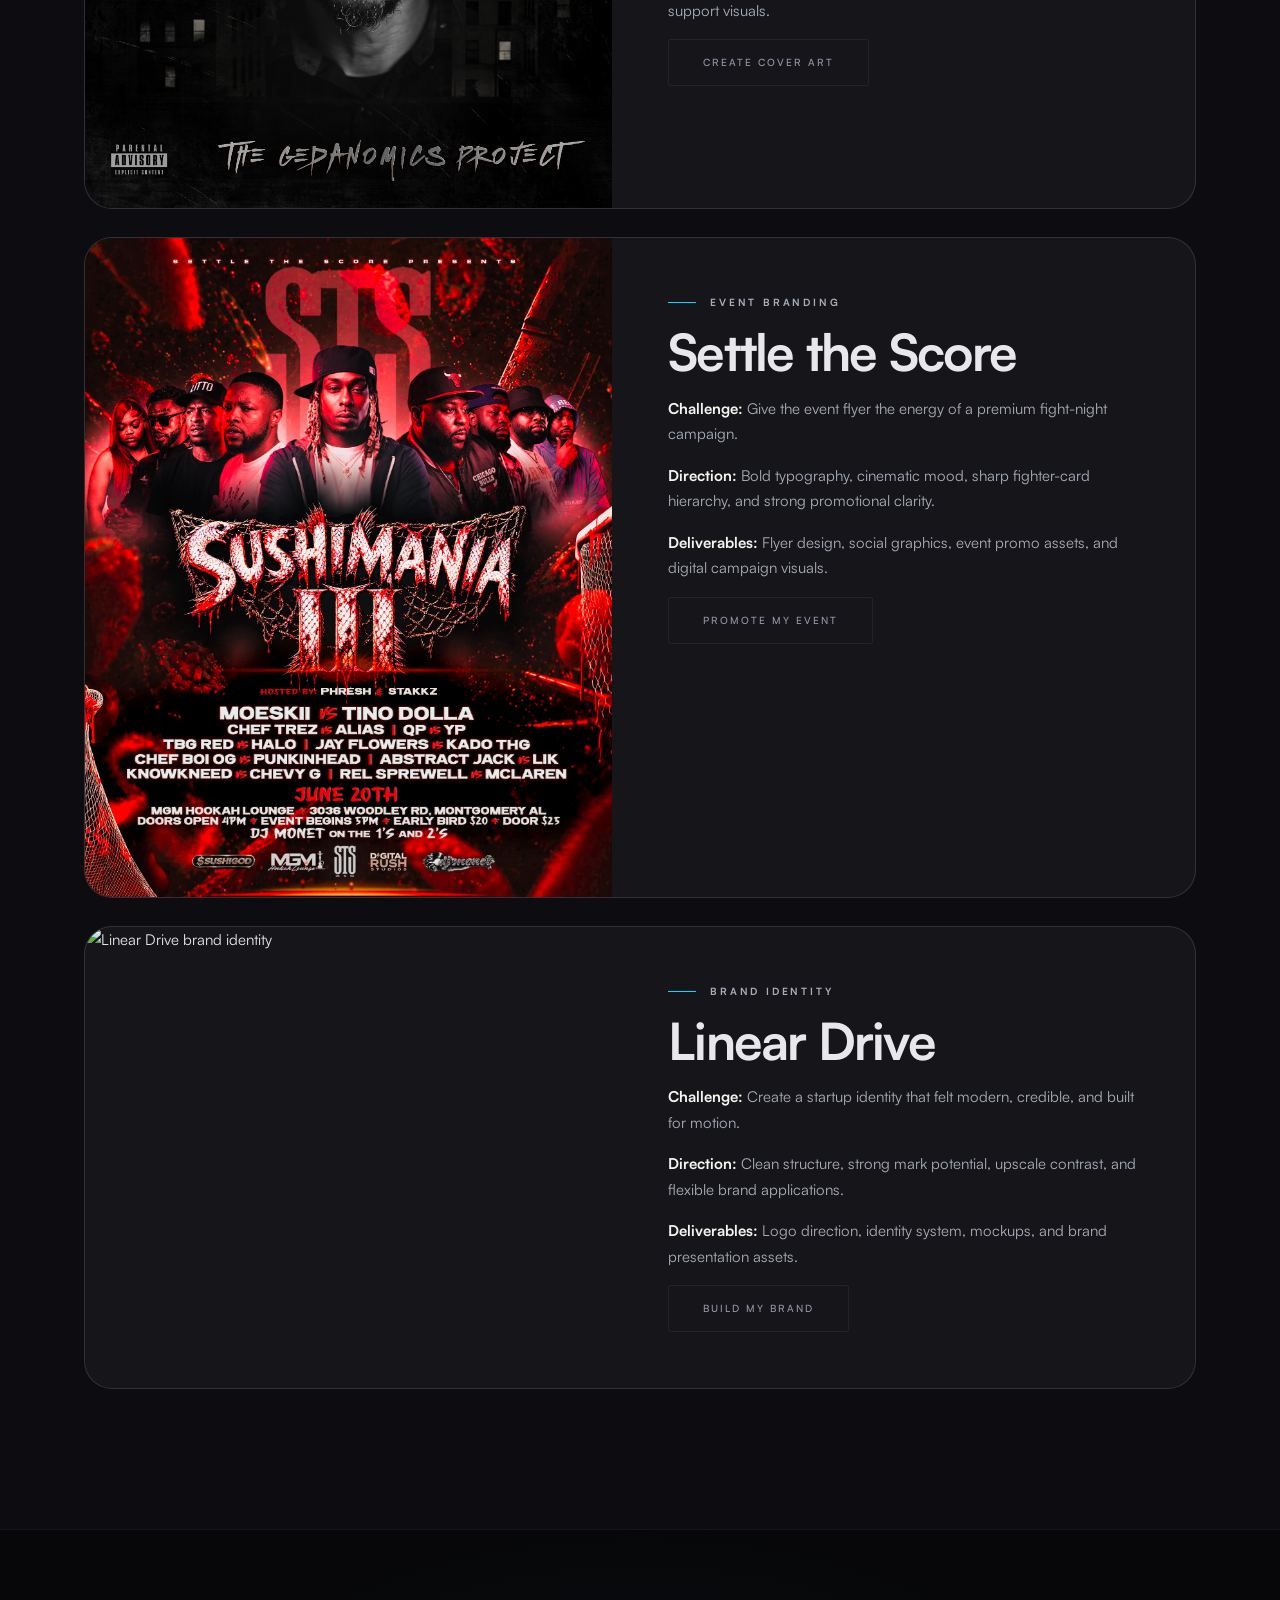
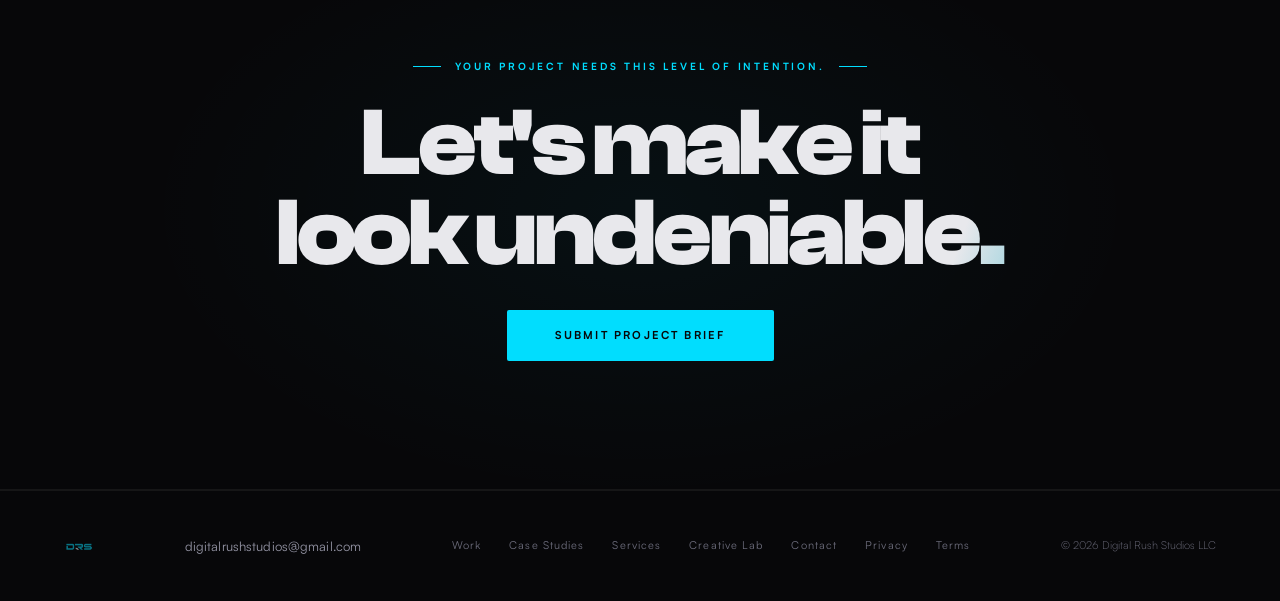
==== commit 0577846f: "Reorganize assets — remove duplicate images/ folder, fix all broken paths - Deleted redundant images" ====
--- a/pages/case-studies.html
+++ b/pages/case-studies.html
@@ -21,7 +21,7 @@
 <body>
 <nav id="mainNav">
   <a href="../index.html#hero" class="nav-logo">
-    <img src="../assets/images/branding/drs-logo-primary.png" alt="Digital Rush Studios" class="nav-logo-img" width="120" height="52">
+    <img src="../branding/drs-logo-primary.png" alt="Digital Rush Studios" class="nav-logo-img" width="120" height="52">
   </a>
   <ul class="nav-links" id="navLinks">
     <li><a href="../index.html#work">Work</a></li>
@@ -47,7 +47,7 @@
 <section class="section section-alt">
   <div class="case-study-grid">
     <article class="case-card reveal">
-      <img src="../assets/images/portfolio/bodybag-bobby-cover-art.png" alt="Bodybag Bobby campaign artwork" loading="lazy">
+      <img src="../portfolio/bodybag-bobby-cover-art.png" alt="Bodybag Bobby campaign artwork" loading="lazy">
       <div class="case-body">
         <p class="eyebrow">Album Campaign</p>
         <h2>Bodybag Bobby</h2>
@@ -59,7 +59,7 @@
     </article>
 
     <article class="case-card reveal reveal-d1">
-      <div style="aspect-ratio:1/1;overflow:hidden;"><img src="../assets/images/portfolio/geda-k-cover-art.png" alt="Geda K cover artwork" loading="lazy" style="width:100%;height:100%;object-fit:cover;"></div>
+      <div style="aspect-ratio:1/1;overflow:hidden;"><img src="../portfolio/geda-k-cover-art.png" alt="Geda K cover artwork" loading="lazy" style="width:100%;height:100%;object-fit:cover;"></div>
       <div class="case-body">
         <p class="eyebrow">Cover Art</p>
         <h2>Geda K</h2>
@@ -71,7 +71,7 @@
     </article>
 
     <article class="case-card reveal">
-      <img src="../assets/images/portfolio/sushimania-3-event-design.png" alt="Battle rap event visual design" loading="lazy">
+      <img src="../portfolio/sushimania-3-event-design.png" alt="Battle rap event visual design" loading="lazy">
       <div class="case-body">
         <p class="eyebrow">Event Branding</p>
         <h2>Settle the Score</h2>
@@ -83,7 +83,7 @@
     </article>
 
     <article class="case-card reveal reveal-d1">
-      <img src="../assets/images/portfolio/linear-drive-brand-identity.png" alt="Linear Drive brand identity" loading="lazy">
+      <img src="../portfolio/linear-drive-brand-identity.png" alt="Linear Drive brand identity" loading="lazy">
       <div class="case-body">
         <p class="eyebrow">Brand Identity</p>
         <h2>Linear Drive</h2>
@@ -105,7 +105,7 @@
 </main>
 <footer>
   <a href="../index.html#hero" class="footer-logo-link">
-    <img src="../assets/images/branding/drs-logo-primary.png" alt="Digital Rush Studios" class="footer-logo-img" width="80" height="30">
+    <img src="../branding/drs-logo-primary.png" alt="Digital Rush Studios" class="footer-logo-img" width="80" height="30">
   </a>
   <a href="mailto:digitalrushstudios@gmail.com" class="f-email">digitalrushstudios@gmail.com</a>
   <div class="f-links">
--- a/styles/main.css
+++ b/styles/main.css
@@ -7,44 +7,58 @@
 /* ── LOCAL FONTS ── */
 @font-face {
   font-family: 'ClashDisplay';
-  src: url('../assets/fonts/ClashDisplay_Complete/Fonts/WEB/fonts/ClashDisplay-Bold.woff2') format('woff2'),
-       url('../assets/fonts/ClashDisplay_Complete/Fonts/WEB/fonts/ClashDisplay-Bold.woff') format('woff');
+  src: url('../WEB/fonts/ClashDisplay-Bold.woff2') format('woff2'),
+       url('../WEB/fonts/ClashDisplay-Bold.woff') format('woff'),
+       url('../WEB/fonts/ClashDisplay-Bold.ttf') format('truetype');
   font-weight: 700; font-display: swap;
 }
 @font-face {
   font-family: 'ClashDisplay';
-  src: url('../assets/fonts/ClashDisplay_Complete/Fonts/WEB/fonts/ClashDisplay-Semibold.woff2') format('woff2'),
-       url('../assets/fonts/ClashDisplay_Complete/Fonts/WEB/fonts/ClashDisplay-Semibold.woff') format('woff');
+  src: url('../WEB/fonts/ClashDisplay-Semibold.woff2') format('woff2'),
+       url('../WEB/fonts/ClashDisplay-Semibold.woff') format('woff'),
+       url('../WEB/fonts/ClashDisplay-Semibold.ttf') format('truetype');
   font-weight: 600; font-display: swap;
 }
 @font-face {
   font-family: 'ClashDisplay';
-  src: url('../assets/fonts/ClashDisplay_Complete/Fonts/WEB/fonts/ClashDisplay-Medium.woff2') format('woff2'),
-       url('../assets/fonts/ClashDisplay_Complete/Fonts/WEB/fonts/ClashDisplay-Medium.woff') format('woff');
+  src: url('../WEB/fonts/ClashDisplay-Medium.woff2') format('woff2'),
+       url('../WEB/fonts/ClashDisplay-Medium.woff') format('woff'),
+       url('../WEB/fonts/ClashDisplay-Medium.ttf') format('truetype');
   font-weight: 500; font-display: swap;
+}
+@font-face {
+  font-family: 'ClashDisplay';
+  src: url('../WEB/fonts/ClashDisplay-Regular.woff2') format('woff2'),
+       url('../WEB/fonts/ClashDisplay-Regular.woff') format('woff'),
+       url('../WEB/fonts/ClashDisplay-Regular.ttf') format('truetype');
+  font-weight: 400; font-display: swap;
 }
 @font-face {
   font-family: 'Satoshi';
-  src: url('../assets/fonts/Satoshi_Complete/Fonts/WEB/fonts/Satoshi-Regular.woff2') format('woff2'),
-       url('../assets/fonts/Satoshi_Complete/Fonts/WEB/fonts/Satoshi-Regular.woff') format('woff');
+  src: url('../WEB/fonts/Satoshi-Regular.woff2') format('woff2'),
+       url('../WEB/fonts/Satoshi-Regular.woff') format('woff'),
+       url('../WEB/fonts/Satoshi-Regular.ttf') format('truetype');
   font-weight: 400; font-display: swap;
 }
 @font-face {
   font-family: 'Satoshi';
-  src: url('../assets/fonts/Satoshi_Complete/Fonts/WEB/fonts/Satoshi-Light.woff2') format('woff2'),
-       url('../assets/fonts/Satoshi_Complete/Fonts/WEB/fonts/Satoshi-Light.woff') format('woff');
+  src: url('../WEB/fonts/Satoshi-Light.woff2') format('woff2'),
+       url('../WEB/fonts/Satoshi-Light.woff') format('woff'),
+       url('../WEB/fonts/Satoshi-Light.ttf') format('truetype');
   font-weight: 300; font-display: swap;
 }
 @font-face {
   font-family: 'Satoshi';
-  src: url('../assets/fonts/Satoshi_Complete/Fonts/WEB/fonts/Satoshi-Medium.woff2') format('woff2'),
-       url('../assets/fonts/Satoshi_Complete/Fonts/WEB/fonts/Satoshi-Medium.woff') format('woff');
+  src: url('../WEB/fonts/Satoshi-Medium.woff2') format('woff2'),
+       url('../WEB/fonts/Satoshi-Medium.woff') format('woff'),
+       url('../WEB/fonts/Satoshi-Medium.ttf') format('truetype');
   font-weight: 500; font-display: swap;
 }
 @font-face {
   font-family: 'Satoshi';
-  src: url('../assets/fonts/Satoshi_Complete/Fonts/WEB/fonts/Satoshi-Bold.woff2') format('woff2'),
-       url('../assets/fonts/Satoshi_Complete/Fonts/WEB/fonts/Satoshi-Bold.woff') format('woff');
+  src: url('../WEB/fonts/Satoshi-Bold.woff2') format('woff2'),
+       url('../WEB/fonts/Satoshi-Bold.woff') format('woff'),
+       url('../WEB/fonts/Satoshi-Bold.ttf') format('truetype');
   font-weight: 700; font-display: swap;
 }
 
@@ -386,6 +400,58 @@
   animation: scrollPulse 2.4s ease infinite;
 }
 
+/* ── HERO CONTENT — receives parallax transform from motion.js ── */
+.hero-content {
+  will-change: transform, opacity;
+  transition: transform 0.1s linear, opacity 0.1s linear;
+}
+
+/* ── STEP / AI DOTS — glow pulse ── */
+.step-dot,
+.ai-step-dot {
+  animation: glowPulse 2.4s ease-in-out infinite;
+}
+
+/* ── PROCESS CARD ICON — glow on hover ── */
+.process-card:hover .process-icon {
+  animation: glowPulse 1.8s ease-in-out infinite;
+}
+
+/* ── SERVICE CARD TOP LINE REVEAL ── */
+.service-card::after {
+  animation: none;
+}
+.service-card:hover::after {
+  animation: lineReveal 0.35s ease forwards;
+}
+
+/* ── CTA BANNER TITLE SHIMMER on hover ── */
+.cta-banner-title {
+  background: linear-gradient(
+    110deg,
+    var(--off-white) 40%,
+    rgba(1,221,254,0.75) 50%,
+    var(--off-white) 60%
+  );
+  background-size: 200% auto;
+  -webkit-background-clip: text;
+  background-clip: text;
+  -webkit-text-fill-color: transparent;
+  transition: background-position 0.6s ease;
+}
+.cta-banner-title .accent {
+  -webkit-text-fill-color: var(--cyan);
+}
+.cta-banner:hover .cta-banner-title {
+  animation: shimmer 2s linear infinite;
+}
+
+/* ── PORTFOLIO ITEM — keyboard focus ring ── */
+.p-item:focus-visible {
+  outline: 2px solid var(--cyan);
+  outline-offset: 3px;
+}
+
 /* ─────────────────────────────────────────────
    BUTTONS
 ───────────────────────────────────────────── */
--- a/styles/animations.css
+++ b/styles/animations.css
@@ -1,9 +1,9 @@
 /* ─────────────────────────────────────────────
    Digital Rush Studios — animations.css
    All @keyframe definitions for the site.
-   Imported by main.css via HTML <link>.
 ───────────────────────────────────────────── */
 
+/* ── ENTRANCE ── */
 @keyframes fadeUp {
   from { opacity: 0; transform: translateY(26px); }
   to   { opacity: 1; transform: translateY(0); }
@@ -14,12 +14,68 @@
   to   { opacity: 1; }
 }
 
-@keyframes scrollPulse {
-  0%, 100% { opacity: 0.3; transform: scaleY(1); }
-  50%       { opacity: 1;   transform: scaleY(1.2); }
+@keyframes fadeDown {
+  from { opacity: 0; transform: translateY(-16px); }
+  to   { opacity: 1; transform: translateY(0); }
 }
 
+@keyframes scaleIn {
+  from { opacity: 0; transform: scale(0.94); }
+  to   { opacity: 1; transform: scale(1); }
+}
+
+/* ── SCROLL INDICATOR ── */
+@keyframes scrollPulse {
+  0%, 100% { opacity: 0.25; transform: scaleY(1) translateY(0); }
+  50%       { opacity: 1;   transform: scaleY(1.25) translateY(2px); }
+}
+
+/* ── MARQUEE ── */
 @keyframes marqueeScroll {
   from { transform: translateX(0); }
   to   { transform: translateX(-50%); }
 }
+
+/* ── GLOW PULSE — for dots and accent elements ── */
+@keyframes glowPulse {
+  0%, 100% {
+    box-shadow: 0 0 6px var(--cyan-glow), 0 0 12px transparent;
+    opacity: 0.75;
+  }
+  50% {
+    box-shadow: 0 0 14px var(--cyan-glow), 0 0 28px rgba(1,221,254,0.10);
+    opacity: 1;
+  }
+}
+
+/* ── BORDER SHIMMER — sweeps across card top-edge on load ── */
+@keyframes lineReveal {
+  from { transform: scaleX(0); transform-origin: left; }
+  to   { transform: scaleX(1); transform-origin: left; }
+}
+
+/* ── FLOAT — subtle levitation for decorative elements ── */
+@keyframes float {
+  0%, 100% { transform: translateY(0); }
+  50%       { transform: translateY(-7px); }
+}
+
+/* ── SHIMMER — horizontal light sweep ── */
+@keyframes shimmer {
+  0%   { background-position: -200% center; }
+  100% { background-position:  200% center; }
+}
+
+/* ── STAT COUNTER ── */
+@keyframes countPop {
+  0%   { transform: scale(1); }
+  40%  { transform: scale(1.06); }
+  100% { transform: scale(1); }
+}
+
+/* ── CURSOR RING CLICK ── */
+@keyframes ringPop {
+  0%   { transform: translate(-50%,-50%) scale(1); }
+  50%  { transform: translate(-50%,-50%) scale(0.65); }
+  100% { transform: translate(-50%,-50%) scale(1); }
+}
